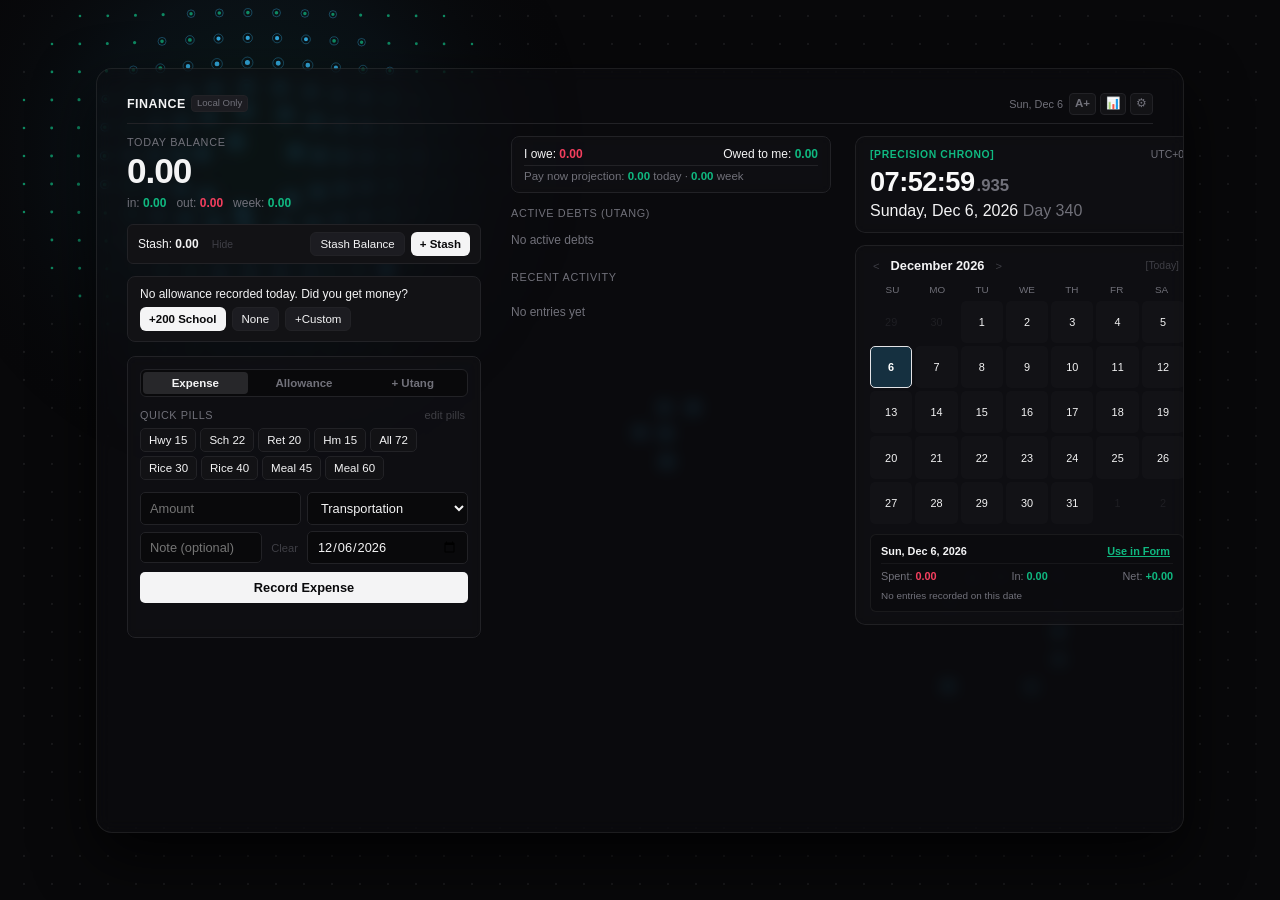
==== extension/popup.html @ 7d83bab1 "refactor: extract utang submission to form-utang.js Extract submitUtang and updateUtangAffectCashLab" ====
<!DOCTYPE html>
<html lang="en">
<head>
  <meta charset="UTF-8">
  <meta name="viewport" content="width=device-width, initial-scale=1.0, maximum-scale=1.0, user-scalable=no, viewport-fit=cover">
  <meta name="theme-color" content="#09090b">
  <title>Finance &amp; Utang</title>
  <link rel="icon" type="image/svg+xml" href="icons/icon.svg">
  <link rel="icon" type="image/png" sizes="32x32" href="icons/icon48.png">
  <link rel="icon" type="image/png" sizes="16x16" href="icons/icon16.png">
  <link rel="apple-touch-icon" sizes="128x128" href="icons/icon128.png">
  <link rel="manifest" href="manifest.webmanifest">
  <script>
    if (typeof window !== "undefined" && window.location.protocol !== "chrome-extension:" && window.location.protocol !== "moz-extension:") {
      document.documentElement.classList.add("web-mode");
    }
  </script>
  <link rel="stylesheet" href="styles/app.css?v=0.9.1">
</head>
<body>
  <!-- Fullscreen Interactive Circle Matrix Canvas -->
  <canvas id="bgCanvas"></canvas>

  <div class="app-container">
    <header>
      <div class="brand-row">
        <div class="brand">Finance</div>
        <button id="syncBadge" class="sync-badge mono" title="Sync Status">Local Only</button>
      </div>
      <div class="header-actions">
        <span id="dateLabel" class="mono">--</span>
        <button id="btnToggleFontSize" class="icon-btn" title="Toggle Larger Font Size" style="font-weight:600;">A+</button>
        <button id="btnAnalytics" class="icon-btn" title="Metrics &amp; Missed Days" onclick="openAnalyticsModal()">📊</button>
        <button id="btnOpenTab" class="icon-btn" title="Open in Full Tab">↗</button>
        <button id="btnSettings" class="icon-btn" title="Settings &amp; Google Account" onclick="openSettingsModal()">⚙</button>
      </div>
    </header>

  <div class="dashboard-layout">
    <div class="dashboard-col col-left">
      <!-- Hero Metrics -->
      <div class="hero">
        <div class="hero-label">Today Balance</div>
        <div id="heroBalance" class="hero-val mono">0.00</div>
        <div class="hero-sub mono">
          <span>in: <b id="subIn" style="color:var(--positive)">0.00</b></span>
          <span>out: <b id="subOut" style="color:var(--negative)">0.00</b></span>
          <span>week: <b id="subWeek">0.00</b></span>
        </div>
      </div>

      <!-- Stash Card (Hidden Reserves) -->
      <div class="stash-card">
        <div class="stash-row">
          <div style="display:flex; align-items:center; gap:8px;">
            <span class="mono" style="font-size:0.75rem;">Stash: <b id="stashTotalDisplay">0.00</b></span>
            <button type="button" id="btnToggleStashMask" class="feed-btn" title="Hide/reveal stash" style="padding:1px 5px; font-size:0.65rem;">Hide</button>
          </div>
          <div style="display:flex; gap:6px;">
            <button type="button" id="btnStashRemaining" class="btn-mini" title="Stash today's remaining balance">Stash Balance</button>
            <button type="button" id="btnOpenStashModal" class="btn-mini primary">+ Stash</button>
          </div>
        </div>
        <div id="stashQuickList" class="stash-quick-list" style="display:none;"></div>
      </div>

      <!-- Daily Prompt (if no allowance yet today) -->
      <div id="checkinBox" class="checkin">
        <div class="checkin-msg">No allowance recorded today. Did you get money?</div>
        <div class="checkin-row">
          <button id="btnCheckin200" class="btn-mini primary">+200 School</button>
          <button id="btnCheckinNone" class="btn-mini">None</button>
          <button id="btnCheckinCustom" class="btn-mini">+Custom</button>
        </div>
      </div>

      <!-- Entry Form -->
      <div class="form-wrap">
        <div class="mode-switch">
          <button id="btnExp" class="mode-btn active">Expense</button>
          <button id="btnAllow" class="mode-btn">Allowance</button>
          <button id="btnUtang" class="mode-btn">+ Utang</button>
        </div>

        <!-- Quick Pills with Tooltips -->
        <div class="pills-group">
          <div style="display:flex; justify-content:space-between; align-items:center;">
            <span style="font-size:0.68rem; color:var(--muted); text-transform:uppercase; letter-spacing:0.05em;">Quick Pills</span>
            <button id="btnManagePills" type="button" class="feed-btn">edit pills</button>
          </div>
          <div id="pillsContainer" class="pills-row"></div>
        </div>

        <!-- Expense / Allowance Form -->
        <form id="entryForm">
          <input type="hidden" id="fType" value="Expense">
          <div class="input-grid">
            <input type="number" id="fAmt" step="any" placeholder="Amount" class="mono" required>
            <select id="fCat">
              <option value="Transportation">Transportation</option>
              <option value="Food">Food</option>
              <option value="Allowance">Allowance</option>
              <option value="School">School</option>
              <option value="Personal">Personal</option>
              <option value="Other">Other</option>
            </select>
          </div>
          <div class="input-grid">
            <div style="display:flex; gap:6px; align-items:center;">
            <input type="text" id="fNote" placeholder="Note (optional)" style="flex:1;">
            <button type="button" id="clearFNote" class="feed-btn" title="Clear expense note" aria-label="Clear expense note">Clear</button>
          </div>
            <input type="date" id="fDate" class="mono" required>
          </div>
          <button type="submit" id="submitBtn" class="btn-submit">Record Expense</button>
        </form>

        <!-- Utang Form -->
        <form id="utangForm" style="display:none;">
          <div class="input-grid">
            <input type="text" id="uPerson" placeholder="Person name" required>
            <select id="uDirection">
              <option value="I Owe">I Owe Them (Utang ko)</option>
              <option value="Owed to Me">They Owe Me (Pautang)</option>
            </select>
          </div>
          <div class="input-grid">
            <input type="number" id="uAmt" step="any" placeholder="Amount" class="mono" required>
            <input type="date" id="uDate" class="mono" required>
          </div>
          <input type="text" id="uNote" placeholder="For what? (e.g. Fare, lunch)" style="margin-bottom:6px;">
          <label id="uAffectCashRow" style="display:flex; align-items:center; gap:6px; font-size:0.72rem; color:var(--muted); margin-bottom:8px; cursor:pointer; user-select:none;">
            <input type="checkbox" id="uAffectCash" style="accent-color:var(--text); cursor:pointer;">
            <span id="uAffectCashText">Add to cash balance (borrowed into wallet)</span>
          </label>
          <button type="submit" id="submitUtangBtn" class="btn-submit">Record Utang</button>
        </form>

        <div id="statusMsg" class="status-msg mono"></div>
      </div>
    </div>

    <div class="dashboard-col col-right">
      <!-- Utang Summary & Projection Hero -->
      <div class="utang-hero">
        <div class="utang-hero-row mono">
          <span>I owe: <b id="uIOwe" style="color:var(--negative)">0.00</b></span>
          <span>Owed to me: <b id="uOwedMe" style="color:var(--positive)">0.00</b></span>
        </div>
        <div class="utang-proj mono">
          Pay now projection: <b id="projPayNow">0.00</b> today &middot; <b id="projWeekPay">0.00</b> week
        </div>
      </div>

      <!-- Active Utang -->
      <div class="section-title"><span>Active Debts (Utang)</span></div>
      <div id="utangList" class="feed"><div style="font-size:0.75rem; color:var(--muted); padding:4px 0;">No active debts</div></div>

      <!-- Activity Feed -->
      <div class="section-title">
        <span>Recent Activity</span>
        <span id="activityCount" class="mono" style="font-size:0.68rem; color:var(--muted);"></span>
      </div>
      <div id="feedList" class="feed"><div style="font-size:0.75rem; color:var(--muted); padding:10px 0;">No entries yet</div></div>
    </div>

    <!-- Calendar & Millisecond Clock Column -->
    <div class="dashboard-col col-calendar">
      <!-- Telemetry Chronometer (Down to Milliseconds) -->
      <div class="chrono-card">
        <div class="chrono-top-bar">
          <span class="mono chrono-tag">[PRECISION CHRONO]</span>
          <span class="mono chrono-zone" id="chronoTz">LOCAL</span>
        </div>
        <div class="chrono-display mono">
          <span id="chronoTime" class="chrono-hms">00:00:00</span>
          <span id="chronoMs" class="chrono-ms">.000</span>
        </div>
        <div class="chrono-meta mono">
          <span id="chronoFullDate">Monday, Sep 14, 2026</span>
          <span id="chronoDayYear" style="color:var(--muted);">Day 257</span>
        </div>
      </div>

      <!-- Full Interactive Calendar -->
      <div class="calendar-card">
        <div class="cal-nav">
          <button type="button" id="calPrevBtn" class="feed-btn mono" title="Previous Month">&lt;</button>
          <span id="calMonthYear" class="mono cal-month-title">September 2026</span>
          <button type="button" id="calNextBtn" class="feed-btn mono" title="Next Month">&gt;</button>
          <button type="button" id="calTodayBtn" class="feed-btn mono" style="margin-left:auto; font-size:0.65rem; padding:1px 5px;">[Today]</button>
        </div>

        <div class="cal-weekdays mono">
          <span>Su</span><span>Mo</span><span>Tu</span><span>We</span><span>Th</span><span>Fr</span><span>Sa</span>
        </div>

        <div id="calDaysGrid" class="cal-days-grid mono">
          <!-- Dynamically populated day cells -->
        </div>

        <!-- Day Inspector Detail Bar -->
        <div id="calDayInspector" class="cal-inspector mono">
          <div class="cal-insp-header">
            <span id="calInspDate" style="color:var(--text); font-weight:700;">Sep 14, 2026</span>
            <button type="button" id="calUseDateBtn" class="feed-btn action" style="font-size:0.68rem;">Use in Form</button>
          </div>
          <div class="cal-insp-stats">
            <span>Spent: <b id="calInspSpent" style="color:var(--negative);">0.00</b></span>
            <span>In: <b id="calInspIn" style="color:var(--positive);">0.00</b></span>
            <span>Net: <b id="calInspNet">0.00</b></span>
          </div>
          <div id="calInspTxList" class="cal-insp-txs"></div>
        </div>
      </div>
    </div>
  </div>
  </div> <!-- /.app-container -->

  <!-- Edit Transaction Modal -->
  <div id="editModal" class="modal">
    <div class="modal-box">
      <div class="modal-title">
        <span>Edit Entry</span>
        <button type="button" id="eCloseBtn" class="feed-btn">×</button>
      </div>
      <form id="editForm">
        <input type="hidden" id="eId">
        <div class="input-grid">
          <input type="number" id="eAmt" step="any" class="mono" placeholder="Amount" required>
          <select id="eType">
            <option value="Expense">Expense</option>
            <option value="Allowance">Allowance</option>
          </select>
        </div>
        <div class="input-grid">
          <select id="eCat">
            <option value="Transportation">Transportation</option>
            <option value="Food">Food</option>
            <option value="Allowance">Allowance</option>
            <option value="School">School</option>
            <option value="Personal">Personal</option>
            <option value="Other">Other</option>
          </select>
          <input type="date" id="eDate" class="mono" required>
        </div>
        <input type="text" id="eNote" placeholder="Note (optional)" style="margin-bottom:8px;">
        <div style="display:flex; gap:6px;">
          <button type="button" id="eCancelBtn" class="btn-mini" style="flex:1;">Cancel</button>
          <button type="submit" class="btn-mini primary" style="flex:1;">Save</button>
        </div>
      </form>
    </div>
  </div>

  <!-- Settle Partial / Full Modal -->
  <div id="settleModal" class="modal">
    <div class="modal-box">
      <div class="modal-title">
        <span id="sTitle">Record Payment</span>
        <button type="button" id="sCloseBtn" class="feed-btn">×</button>
      </div>
      <div style="font-size:0.72rem; color:var(--muted); margin-bottom:10px;" id="sMeta"></div>
      <form id="settleForm">
        <input type="hidden" id="sId">
        <div style="display:flex; gap:6px; margin-bottom:8px;">
          <input type="number" id="sAmt" step="any" class="mono" placeholder="Amount" style="flex:1;" required>
          <button type="button" id="sFullBtn" class="btn-mini">Full</button>
        </div>
        <div style="font-size:0.68rem; color:var(--muted); margin-bottom:8px;" id="sImpact"></div>
        <label id="sAffectCashRow" style="display:flex; align-items:center; gap:6px; font-size:0.72rem; color:var(--muted); margin-bottom:12px; cursor:pointer; user-select:none;">
          <input type="checkbox" id="sAffectCash" checked style="accent-color:var(--text); cursor:pointer;">
          <span id="sAffectCashText">Record cash transaction</span>
        </label>
        <div style="display:flex; gap:6px;">
          <button type="button" id="sCancelBtn" class="btn-mini" style="flex:1;">Cancel</button>
          <button type="submit" id="sSubmitBtn" class="btn-mini primary" style="flex:1;">Confirm</button>
        </div>
      </form>
    </div>
  </div>

  <!-- Manage Pills Modal -->
  <div id="pillsModal" class="modal">
    <div class="modal-box">
      <div class="modal-title">
        <span>Manage Quick Pills</span>
        <button type="button" id="pCloseBtn" class="feed-btn">×</button>
      </div>
      <form id="presetForm" style="margin-bottom:12px; border-bottom:1px solid var(--border); padding-bottom:10px;">
        <input type="hidden" id="pId">
        <div class="input-grid">
          <input type="text" id="pLabel" placeholder="Pill Label (e.g. Hwy 15)" required>
          <input type="number" id="pAmt" step="any" placeholder="Amount" class="mono" required>
        </div>
        <div class="input-grid">
          <select id="pCat">
            <option value="Transportation">Transportation</option>
            <option value="Food">Food</option>
            <option value="Allowance">Allowance</option>
            <option value="School">School</option>
            <option value="Personal">Personal</option>
            <option value="Other">Other</option>
          </select>
          <select id="pType">
            <option value="Expense">Expense</option>
            <option value="Allowance">Allowance</option>
          </select>
        </div>
        <input type="text" id="pNote" placeholder="Hover explanation (e.g. Tricycle fare)" style="margin-bottom:6px;">
        <button type="submit" id="pSubmitBtn" class="btn-submit" style="padding:6px;">Save Pill</button>
      </form>
      <div class="pill-tabs">
        <button type="button" class="pill-tab-btn active" data-pill-filter="all">All</button>
        <button type="button" class="pill-tab-btn" data-pill-filter="Expense">Expense</button>
        <button type="button" class="pill-tab-btn" data-pill-filter="Allowance">Allowance</button>
      </div>
      <div id="pillsList" class="feed" style="margin-bottom:0;"></div>
    </div>
  </div>

  <!-- Stash Modal -->
  <div id="stashModal" class="modal">
    <div class="modal-box">
      <div class="modal-title">
        <span>Stash Vault (Hidden Reserves)</span>
        <button type="button" id="stashCloseBtn" class="feed-btn">×</button>
      </div>
      <div style="font-size:0.7rem; color:var(--muted); margin-bottom:10px; line-height:1.4;">
        Stashing removes money from your active daily balance so you don't spend it. When needed, click <b>Add to Finance</b> to return it to today's spendable cash.
      </div>
      <form id="stashForm" style="margin-bottom:12px; border-bottom:1px solid var(--border); padding-bottom:10px;">
        <div class="input-grid">
          <input type="number" id="stashAmt" step="any" placeholder="Amount to stash" class="mono" required>
          <input type="date" id="stashDate" class="mono" required>
        </div>
        <input type="text" id="stashNote" placeholder="For what? (e.g. Weekend reserve, Savings, Emergency)" style="margin-bottom:6px;">
        <div style="display:flex; gap:6px;">
          <button type="button" id="stashCancelBtn" class="btn-mini" style="flex:1;">Cancel</button>
          <button type="submit" id="btnSubmitStash" class="btn-mini primary" style="flex:1;">Save to Stash</button>
        </div>
      </form>
      <div class="section-title"><span>Active Stashes</span></div>
      <div id="stashModalList" class="feed" style="margin-bottom:0; max-height:160px; overflow-y:auto;">
        <div style="font-size:0.75rem; color:var(--muted); padding:4px 0;">No active stashes</div>
      </div>
    </div>
  </div>

  <!-- Grafana-Style Analytics & Metrics Modal -->
  <div id="analyticsModal" class="modal">
    <div class="modal-box grafana-modal" id="grafanaModalBox">
      <div class="modal-title">
        <div style="display:flex; align-items:center; gap:6px;">
          <span class="mono" style="color:var(--positive); font-weight:700;">[METRICS]</span>
          <span>Financial Telemetry &amp; Streak</span>
        </div>
        <div style="display:flex; align-items:center; gap:6px;">
          <button type="button" id="analyticsCloseBtn" class="feed-btn" title="Close (Esc)" style="font-size:1.1rem; padding:0 6px; cursor:pointer;">×</button>
        </div>
      </div>

      <!-- Streak & Summary Banner -->
      <div class="grafana-streak-panel">
        <div class="streak-hero">
          <div class="streak-val mono" id="statStreakCount" style="color:var(--positive)">0d</div>
          <div class="streak-label">Active Streak</div>
        </div>
        <div class="streak-hero">
          <div class="streak-val mono" id="statMissedDaysCount" style="color:var(--negative)">0</div>
          <div class="streak-label">Missed (14d)</div>
        </div>
        <div class="streak-hero">
          <div class="streak-val mono" id="statAvgDailySpend">0.00</div>
          <div class="streak-label">Avg Daily Spend</div>
        </div>
        <div class="streak-hero">
          <div class="streak-val mono" id="statNet14d">0.00</div>
          <div class="streak-label">Net Cash (14d)</div>
        </div>
      </div>

      <!-- Secondary Telemetry Meta Bar -->
      <div class="grafana-meta-bar mono">
        <div><span>Savings Rate:</span> <b id="statSavingsRate" style="color:var(--positive)">0%</b></div>
        <div><span>Projected Runway:</span> <b id="statRunwayDays">--</b></div>
        <div><span>Debt Exposure:</span> <b id="statDebtExposure">0%</b></div>
      </div>

      <!-- Main Telemetry Body (Single Column on Mobile, 2-Column on Desktop) -->
      <div class="grafana-body-grid">
        <!-- Left Column: Interactive Graph & Streak Heatmap -->
        <div class="grafana-body-col">
          <!-- Interactive Financial Canvas Graph -->
          <div class="grafana-panel" style="margin-bottom:10px;">
            <div class="panel-header">
              <span>CUMULATIVE BALANCE &amp; RUNWAY</span>
              <span id="canvasCurPoint" class="mono" style="font-size:0.65rem; color:var(--positive);">interactive</span>
            </div>
            <div style="position:relative; width:100%; height:160px; background:#070709; border:1px solid #1f1f23; border-radius:6px; overflow:hidden;">
              <canvas id="telemetryCanvas" style="width:100%; height:100%; display:block; cursor:crosshair;"></canvas>
              <div id="canvasHudTooltip" style="display:none; position:absolute; pointer-events:none; background:rgba(18,18,21,0.95); border:1px solid #3f3f46; border-radius:4px; padding:4px 8px; font-size:0.68rem; font-family:monospace; color:#f4f4f5; box-shadow:0 6px 18px rgba(0,0,0,0.6); z-index:10; white-space:nowrap;"></div>
            </div>
          </div>

          <!-- Missed Days Heatmap Grid -->
          <div class="grafana-panel">
            <div class="panel-header">
              <span>LOGGING INTEGRITY &amp; MISSED DAYS (LAST 14 DAYS)</span>
              <span id="streakStatusPill" class="mono" style="font-size:0.65rem; color:var(--positive);">100% active</span>
            </div>
            <div id="missedDaysGrid" class="days-grid"></div>
            <div id="missedDaysAlert" style="font-size:0.68rem; color:var(--muted); line-height:1.3; margin-top:4px;"></div>
          </div>
        </div>

        <!-- Right Column: Cash Flow, Category Breakdown & Audit Trail -->
        <div class="grafana-body-col">
          <!-- Cash Flow Trend Chart -->
          <div class="grafana-panel">
            <div class="panel-header">
              <span>DAILY CASH FLOW (LAST 7 DAYS)</span>
              <div style="display:flex; gap:8px; font-size:0.65rem;">
                <span style="color:var(--positive)">■ In</span>
                <span style="color:var(--negative)">■ Out</span>
              </div>
            </div>
            <div id="cashFlowChart" style="margin-top:4px;"></div>
          </div>

          <!-- Category Telemetry Breakdown -->
          <div class="grafana-panel">
            <div class="panel-header">
              <span>EXPENSE SPENDING DISTRIBUTION</span>
              <div style="display:flex; align-items:center; gap:6px;">
                <div style="display:flex; gap:2px;">
                  <button type="button" id="btnCat14d" class="cat-tab-btn active">14d</button>
                  <button type="button" id="btnCatAll" class="cat-tab-btn">All</button>
                </div>
                <span id="catTotalLabel" class="mono" style="font-size:0.65rem; color:var(--negative);"></span>
              </div>
            </div>
            <div id="categoryBreakdownList" class="cat-breakdown-list"></div>
          </div>

          <!-- Audit Trail & Edit Logs -->
          <div class="grafana-panel" style="margin-bottom:0;">
            <div class="panel-header">
              <span>AUDIT TRAIL &amp; EDIT LOGS</span>
              <span id="auditCountLabel" class="mono" style="font-size:0.65rem; color:var(--muted);">0 events</span>
            </div>
            <div id="auditLogList" class="audit-list"></div>
          </div>
        </div>
      </div>
    </div>
  </div>

  <!-- Settings & Google Sync Modal -->
  <div id="settingsModal" class="modal">
    <div class="modal-box">
      <div class="modal-title">
        <span>Storage &amp; Google Sync</span>
        <button type="button" id="cfgCloseBtn" class="feed-btn" onclick="closeSettingsModal()">×</button>
      </div>

      <!-- Google Account Status Card -->
      <div style="background:#09090b; border:1px solid var(--border); border-radius:6px; padding:10px; margin-bottom:12px;">
        <div style="font-size:0.72rem; color:var(--muted); margin-bottom:4px;">Google Account</div>
        <div id="googleUserDisplay" style="font-size:0.8rem; font-weight:600; margin-bottom:8px;">Not connected (Offline Store)</div>
        <div style="display:flex; gap:6px;">
          <button type="button" id="btnGoogleLogin" class="btn-mini primary" style="flex:1;">Connect Google</button>
          <button type="button" id="btnGoogleLogout" class="btn-mini" style="display:none;">Sign Out</button>
        </div>
      </div>

      <!-- Sync Queue & Actions -->
      <div style="display:flex; justify-content:space-between; align-items:center; margin-bottom:12px; padding:0 2px;">
        <span id="queueCountLabel" class="mono" style="font-size:0.7rem; color:var(--muted);">Pending sync: 0</span>
        <div style="display:flex; gap:6px;">
          <button type="button" id="btnPullCloud" class="btn-mini">Pull from Cloud</button>
          <button type="button" id="btnManualSync" class="btn-mini">Sync Now</button>
        </div>
      </div>

      <!-- Financial Rollover Option -->
      <div style="background:#09090b; border:1px solid var(--border); border-radius:6px; padding:8px 10px; margin-bottom:8px; display:flex; align-items:center; justify-content:space-between;">
        <div>
          <div style="font-size:0.75rem; font-weight:600;">Daily Balance Rollover</div>
          <div style="font-size:0.68rem; color:var(--muted);">Carry over unspent balance from yesterday into today</div>
        </div>
        <input type="checkbox" id="cfgRollover" style="cursor:pointer; width:16px; height:16px;">
      </div>

      <!-- Performance & Animation Option -->
      <div style="background:#09090b; border:1px solid var(--border); border-radius:6px; padding:8px 10px; margin-bottom:12px; display:flex; align-items:center; justify-content:space-between;">
        <div>
          <div style="font-size:0.75rem; font-weight:600;">Pause Live Conway Animation</div>
          <div style="font-size:0.68rem; color:var(--muted);">Pause or resume the Conway Game of Life background animation</div>
        </div>
        <input type="checkbox" id="cfgDisableAnimation" style="cursor:pointer; width:16px; height:16px;">
      </div>

      <form id="settingsForm">
        <label style="font-size:0.7rem; color:var(--muted); margin-bottom:2px; display:block;">Extension Redirect URI (Add this to Google Cloud Console)</label>
        <div style="display:flex; gap:6px; margin-bottom:8px;">
          <input type="text" id="cfgRedirectUri" readonly style="font-size:0.68rem; flex:1; background:#18181b; color:#a1a1aa; padding:4px 6px;">
          <button type="button" id="btnCopyRedirectUri" class="btn-mini">Copy</button>
        </div>

        <label style="font-size:0.7rem; color:var(--muted); margin-bottom:2px; display:block;">OAuth 2.0 Client ID (Paste from Google Cloud)</label>
        <input type="text" id="cfgClientId" placeholder="Google Cloud OAuth Client ID" style="margin-bottom:8px;">

        <label style="font-size:0.7rem; color:var(--muted); margin-bottom:2px; display:block;">Google Sheet Link or ID (Optional)</label>
        <input type="text" id="cfgSheet" placeholder="Leave empty to auto-create sheet in Drive" style="margin-bottom:4px;">
        <div style="font-size:0.68rem; color:var(--muted); margin-bottom:12px; line-height:1.3;">
          If left empty, a sheet named "Personal Finance Ledger" is automatically created in your Google Drive on first sync.
        </div>

        <div style="display:flex; gap:6px; margin-bottom:10px;">
          <button type="button" id="cfgCancelBtn" class="btn-mini" style="flex:1;" onclick="closeSettingsModal()">Close</button>
          <button type="submit" class="btn-mini primary" style="flex:1;">Save Settings</button>
        </div>
      </form>

      <!-- System Self-Test & Diagnostic Check -->
      <div style="background:#09090b; border:1px solid var(--border); border-radius:6px; padding:10px; margin-bottom:10px;">
        <div style="display:flex; justify-content:space-between; align-items:center;">
          <div>
            <div style="font-size:0.75rem; font-weight:600;">System Self-Test</div>
            <div style="font-size:0.68rem; color:var(--muted);">Verify math, decimals, vault, debts &amp; sync</div>
          </div>
          <button type="button" id="btnRunDiagnostics" class="btn-mini">Run Test</button>
        </div>
        <div id="diagnosticsOutput" class="mono" style="display:none; font-size:0.66rem; background:#141417; border:1px solid var(--border); border-radius:4px; padding:8px; margin-top:8px; line-height:1.4; max-height:130px; overflow-y:auto;"></div>
      </div>

      <!-- Fresh Account Reset Card -->
      <div style="background:#140c0e; border:1px solid rgba(244,63,94,0.3); border-radius:6px; padding:10px; margin-bottom:12px;">
        <div style="display:flex; justify-content:space-between; align-items:center;">
          <div>
            <div style="font-size:0.75rem; font-weight:600; color:var(--negative);">Clear All Data (Fresh Account)</div>
            <div style="font-size:0.68rem; color:var(--muted);">Wipe all entries, debts, stashes &amp; reset streak</div>
          </div>
          <button type="button" id="btnClearAllData" class="btn-mini" style="background:#271217; border-color:rgba(244,63,94,0.4); color:var(--negative); font-weight:600;">Clear All</button>
        </div>
      </div>

      <div style="border-top:1px solid var(--border); padding-top:8px; display:flex; justify-content:space-between;">
        <button type="button" id="btnExportData" class="feed-btn">Export Local Backup (JSON)</button>
        <button type="button" id="btnClearData" class="feed-btn del">Reset Local Data</button>
      </div>
    </div>
  <!-- Close Window Confirm Dialog (Esc when not in metrics) -->
  <div id="closeConfirmModal" class="modal" style="display:none; z-index:999; background:rgba(8,8,10,0.55); backdrop-filter:blur(6px); -webkit-backdrop-filter:blur(6px);">
    <div class="modal-box" id="closeConfirmBox" style="max-width:340px; text-align:center; padding:18px 20px; background:rgba(18,18,22,0.92); border:1px solid rgba(255,255,255,0.12); border-radius:12px; box-shadow:0 16px 40px rgba(0,0,0,0.8);">
      <div style="font-size:0.85rem; font-weight:700; margin-bottom:6px; color:var(--text);">Close Window?</div>
      <div style="font-size:0.72rem; color:var(--muted); margin-bottom:14px; line-height:1.4;">
        Press <span class="mono" style="color:var(--text); background:#27272a; padding:1px 5px; border-radius:3px;">Esc</span> again to close this window, or click anywhere to dismiss.
      </div>
      <div style="display:flex; gap:8px;">
        <button type="button" id="btnCancelCloseWindow" class="btn-mini" style="flex:1; padding:6px 0;">Cancel</button>
        <button type="button" id="btnConfirmCloseWindow" class="btn-mini primary" style="flex:1; padding:6px 0; background:var(--negative); color:#fff;">Close Window</button>
      </div>
    </div>
  </div>

  <script src="shared/domain.js?v=0.9.1"></script>
  <script src="shared/application.js?v=0.9.1"></script>
  <script src="client/helpers.js?v=0.9.1"></script>
  <script src="client/state.js?v=0.9.1"></script>
  <script src="client/status.js?v=0.9.1"></script>
  <script src="client/canvas-orbs.js?v=0.9.1"></script>
  <script src="client/canvas-background.js?v=0.9.1"></script>
  <script src="client/analytics.js?v=0.9.1"></script>
  <script src="client/calendar.js?v=0.9.1"></script>
  <script src="client/transactions.js?v=0.9.1"></script>
  <script src="client/debts.js?v=0.9.1"></script>
  <script src="client/stashes.js?v=0.9.1"></script>
  <script src="client/presets.js?v=0.9.1"></script>
  <script src="client/sync.js?v=0.9.1"></script>
  <script src="client/event-listeners.js?v=0.9.1"></script>
  <script src="client/form-utang.js?v=0.9.1"></script>
  <script src="client/ui-render.js?v=0.9.1"></script>
  <script src="client/edit-modal.js?v=0.9.1"></script>
  <script src="client/audit.js?v=0.9.1"></script>
  <script src="client/bootstrap.js?v=0.9.1"></script>
  <script src="google_sync.js?v=0.9.1"></script>
  <script src="popup.js?v=0.9.1"></script>
  <script>
    if ("serviceWorker" in navigator && (window.location.protocol === "https:" || window.location.hostname === "localhost")) {
      window.addEventListener("load", () => {
        navigator.serviceWorker.register("./sw.js").catch(err => console.warn("SW register notice:", err));
      });
    }
  </script>
</body>
</html>
---- extension/styles/app.css ----
:root {
      --bg: #09090b;
      --surface: #121215;
      --border: #222226;
      --text: #f4f4f5;
      --muted: #71717a;
      --faint: #3f3f46;
      --positive: #10b981;
      --negative: #f43f5e;
      --accent: #e4e4e7;
    }
    * { box-sizing: border-box; margin: 0; padding: 0; font-family: -apple-system, BlinkMacSystemFont, "Segoe UI", Roboto, "Inter", sans-serif; -webkit-font-smoothing: antialiased; }
    
    /* Sleek scrollbar */
    ::-webkit-scrollbar { width: 6px; height: 6px; }
    ::-webkit-scrollbar-track { background: transparent; }
    ::-webkit-scrollbar-thumb { background: #27272a; border-radius: 3px; }
    ::-webkit-scrollbar-thumb:hover { background: #3f3f46; }

    html { width: 380px; box-sizing: border-box; margin: 0; padding: 0; background: #08080a; }
    body { background: transparent; color: var(--text); padding: 14px; width: 380px; min-width: 380px; max-width: 380px; box-sizing: border-box; max-height: 590px; overflow-x: hidden; overflow-y: auto; margin: 0; position: relative; }

    /* Web & Mobile Standalone Mode (GitHub Pages, Phone, Browser Tab) */
    html.web-mode, body.web-mode {
      width: 100% !important;
      min-width: 0 !important;
      max-width: 100% !important;
      height: auto !important;
      min-height: 100vh !important;
      max-height: none !important;
      overflow-x: hidden !important;
      overflow-y: auto !important;
    }
    body.web-mode {
      display: flex !important;
      flex-direction: column !important;
      align-items: center !important;
      padding: 14px 12px 36px 12px !important;
      background: #08080a !important;
    }
    body.web-mode .app-container {
      width: 100% !important;
      max-width: 440px !important;
      margin: 0 auto !important;
      flex: 1 !important;
    }
    body.web-mode #btnOpenTab {
      display: none !important;
    }
    
    /* Dynamic Background Canvas */
    #bgCanvas {
      position: fixed;
      top: 0;
      left: 0;
      width: 100vw;
      height: 100vh;
      pointer-events: none;
      z-index: 0;
    }

    /* Large Font Accessibility Mode */
    html.font-large {
      font-size: 114%;
    }
    html.font-large body {
      font-size: 1.05em;
    }
    html.font-large .mono {
      letter-spacing: 0.02em;
    }
    html.font-large input,
    html.font-large select,
    html.font-large textarea {
      font-size: 0.88rem;
    }
    html.font-large .hero-val {
      font-size: 2.35rem;
    }
    html.font-large .hero-sub {
      font-size: 0.78rem;
    }
    html.font-large .pill-btn {
      font-size: 0.75rem;
      padding: 5px 9px;
    }
    html.font-large .feed-item {
      font-size: 0.76rem;
    }
    html.font-large .icon-btn {
      font-size: 0.72rem;
      height: 22px;
      min-width: 22px;
    }
    html.font-large .sync-badge {
      font-size: 0.60rem;
    }

    /* App Container */
    .app-container {
      width: 100%;
      position: relative;
      z-index: 1;
    }

    /* Dashboard Layout Containers */
    .dashboard-layout { display: flex; flex-direction: column; width: 100%; }
    .dashboard-col { display: flex; flex-direction: column; width: 100%; }

    /* Centered View for intermediate sizes (500px - 839px) */
    @media (min-width: 500px) and (max-width: 839px) {
      html { width: 100% !important; min-width: 100% !important; max-width: none !important; height: 100%; min-height: 100%; background: #08080a; }
      body { width: 100% !important; min-width: 0 !important; max-width: none !important; min-height: 100vh; margin: 0 !important; padding: 0 !important; background: transparent; border: none; box-shadow: none; max-height: none; overflow-x: hidden; overflow-y: auto; }
      .app-container {
        width: calc(100% - 32px);
        min-width: 360px;
        max-width: 520px;
        margin: 24px auto;
        padding: 16px 20px;
        background: rgba(12, 12, 16, 0.50);
        backdrop-filter: blur(8px);
        -webkit-backdrop-filter: blur(8px);
        border: 1px solid rgba(255, 255, 255, 0.08);
        border-radius: 12px;
        box-shadow: 0 12px 36px rgba(0,0,0,0.6);
        box-sizing: border-box;
      }
    }

    /* Desktop Full Tab Dashboard (>= 840px) */
    @media (min-width: 840px) {
      html { width: 100% !important; min-width: 100% !important; max-width: none !important; height: 100%; min-height: 100%; background: #08080a; }
      body {
        width: 100% !important;
        min-width: 0 !important;
        max-width: none !important;
        height: 100vh !important;
        min-height: 100vh !important;
        max-height: 100vh !important;
        margin: 0 !important;
        padding: 0 !important;
        background: transparent;
        border: none;
        box-shadow: none;
        overflow: hidden;
        display: flex;
        align-items: center;
        justify-content: center;
        box-sizing: border-box;
      }
      .app-container {
        width: 85vw !important;
        max-width: 85vw !important;
        min-width: 85vw !important;
        height: 85vh !important;
        min-height: 85vh !important;
        max-height: 85vh !important;
        margin: auto !important;
        padding: 24px 30px;
        background: rgba(12, 12, 16, 0.50);
        backdrop-filter: blur(8px);
        -webkit-backdrop-filter: blur(8px);
        border: 1px solid rgba(255, 255, 255, 0.08);
        border-radius: 16px;
        box-shadow: 0 24px 60px rgba(0,0,0,0.75);
        box-sizing: border-box;
        display: flex;
        flex-direction: column;
        overflow: hidden;
      }
      #btnOpenTab { display: none; }
      header { margin-bottom: 16px; padding-bottom: 12px; flex-shrink: 0; }
      .brand { font-size: 0.95rem; }
      .dashboard-layout {
        display: grid;
        grid-template-columns: 360px minmax(320px, 1fr) 350px;
        gap: 24px;
        align-items: stretch;
        width: 100%;
        flex: 1;
        min-height: 0;
      }
      .col-left {
        min-width: 0;
        overflow-y: auto;
        padding-right: 6px;
        display: flex;
        flex-direction: column;
      }
      .col-right {
        min-width: 0;
        display: flex;
        flex-direction: column;
        min-height: 0;
      }
      .col-calendar {
        min-width: 0;
        overflow-y: auto;
        padding-right: 6px;
        display: flex;
        flex-direction: column;
      }
      #feedList {
        flex: 1;
        min-height: 180px;
        max-height: none;
        overflow-y: auto;
        padding-right: 4px;
      }
      #utangList {
        max-height: 180px;
        overflow-y: auto;
        padding-right: 4px;
      }
    }
    @media (min-width: 840px) and (max-width: 1140px) {
      .dashboard-layout {
        grid-template-columns: 340px minmax(0, 1fr) !important;
        gap: 18px !important;
      }
      .col-calendar {
        grid-column: 1 / -1;
      }
    }
    header {
      display: flex !important;
      justify-content: space-between !important;
      align-items: center !important;
      flex-wrap: nowrap !important;
      gap: 6px !important;
      margin-bottom: 12px;
      padding-bottom: 8px;
      border-bottom: 1px solid var(--border);
      width: 100%;
      box-sizing: border-box;
    }
    .brand-row {
      display: flex;
      align-items: center;
      gap: 5px;
      flex-shrink: 0;
      white-space: nowrap;
    }
    .brand {
      font-size: 0.78rem;
      font-weight: 700;
      letter-spacing: 0.04em;
      text-transform: uppercase;
      color: var(--text);
    }
    .sync-badge {
      font-size: 0.60rem;
      padding: 1px 5px;
      border-radius: 4px;
      background: #1c1c21;
      border: 1px solid var(--border);
      color: var(--muted);
      cursor: pointer;
      text-decoration: none;
      white-space: nowrap;
      line-height: 1.3;
    }
    .sync-badge.synced { color: var(--positive); border-color: rgba(16, 185, 129, 0.2); }
    .sync-badge.pending { color: #f59e0b; border-color: rgba(245, 158, 11, 0.2); }
    .sync-badge.syncing { color: var(--accent); }

    .header-actions {
      display: flex;
      align-items: center;
      gap: 4px;
      flex-wrap: nowrap !important;
      flex-shrink: 0;
    }
    .header-actions #dateLabel {
      font-size: 0.68rem;
      color: var(--muted);
      white-space: nowrap;
      margin-right: 2px;
    }
    .icon-btn {
      background: rgba(28, 28, 33, 0.5);
      border: 1px solid var(--border);
      border-radius: 4px;
      color: var(--muted);
      cursor: pointer;
      padding: 0 5px;
      height: 22px;
      min-width: 22px;
      font-size: 0.72rem;
      line-height: 1;
      display: inline-flex;
      align-items: center;
      justify-content: center;
      flex-shrink: 0;
      user-select: none;
    }
    .icon-btn:hover { color: var(--text); border-color: #3f3f46; background: #27272a; }

    @media (max-width: 480px) {
      header {
        gap: 4px !important;
        padding-bottom: 6px !important;
      }
      .brand {
        font-size: 0.74rem !important;
      }
      .sync-badge {
        font-size: 0.56rem !important;
        padding: 1px 4px !important;
      }
      .header-actions {
        gap: 3px !important;
      }
      .header-actions #dateLabel {
        font-size: 0.63rem !important;
      }
      .icon-btn {
        height: 20px !important;
        min-width: 20px !important;
        padding: 0 3px !important;
        font-size: 0.68rem !important;
      }
      .input-grid {
        grid-template-columns: 1fr !important;
      }
    }

    .hero { margin-bottom: 14px; }
    .hero-label { font-size: 0.68rem; text-transform: uppercase; letter-spacing: 0.06em; color: var(--muted); margin-bottom: 4px; }
    .hero-val { font-size: 2.2rem; font-weight: 700; letter-spacing: -0.03em; line-height: 1.1; margin-bottom: 6px; }
    .hero-sub { font-size: 0.75rem; color: var(--muted); display: flex; gap: 10px; flex-wrap: wrap; }
    .hero-sub span b { font-weight: 600; }

    .utang-hero { background: rgba(18, 18, 23, 0.50); border: 1px solid var(--border); border-radius: 8px; padding: 10px 12px; margin-bottom: 14px; font-size: 0.75rem; backdrop-filter: blur(6px); -webkit-backdrop-filter: blur(6px); }
    .utang-hero-row { display: flex; justify-content: space-between; align-items: center; flex-wrap: wrap; gap: 4px; margin-bottom: 4px; }
    .utang-proj { font-size: 0.72rem; color: var(--muted); border-top: 1px solid var(--border); padding-top: 4px; margin-top: 4px; }
    .utang-proj b { color: var(--text); }

    .checkin { background: var(--surface); border: 1px solid var(--border); border-radius: 8px; padding: 10px 12px; margin-bottom: 14px; display: none; }
    .checkin-msg { font-size: 0.75rem; color: var(--text); margin-bottom: 6px; }
    .checkin-row { display: flex; gap: 6px; flex-wrap: wrap; }
    .btn-mini { background: #1c1c21; border: 1px solid var(--border); color: var(--text); padding: 5px 9px; border-radius: 6px; font-size: 0.72rem; cursor: pointer; font-weight: 500; }
    .btn-mini:hover { background: #27272a; }
    .btn-mini.primary { background: var(--text); color: var(--bg); border: none; font-weight: 600; }

    .section-title { font-size: 0.68rem; text-transform: uppercase; letter-spacing: 0.06em; color: var(--muted); margin-bottom: 8px; display: flex; justify-content: space-between; align-items: center; }

    .pills-group { display: flex; flex-direction: column; gap: 5px; margin-bottom: 12px; }
    .pills-row { display: flex; gap: 4px; flex-wrap: wrap; max-width: 100%; }
    .pill { background: var(--surface); border: 1px solid var(--border); color: var(--text); padding: 5px 8px; border-radius: 5px; font-size: 0.72rem; cursor: pointer; max-width: 100%; overflow: hidden; text-overflow: ellipsis; white-space: nowrap; }
    .pill:hover { border-color: var(--faint); }
    .pill:active { background: #27272a; }

    .form-wrap { background: rgba(18, 18, 23, 0.50); border: 1px solid var(--border); border-radius: 8px; padding: 12px; margin-bottom: 18px; backdrop-filter: blur(6px); -webkit-backdrop-filter: blur(6px); }
    .mode-switch { display: flex; gap: 4px; background: #09090b; padding: 2px; border-radius: 6px; margin-bottom: 10px; border: 1px solid var(--border); }
    .mode-btn { flex: 1; border: none; background: none; color: var(--muted); font-size: 0.72rem; font-weight: 600; padding: 5px 0; border-radius: 4px; cursor: pointer; text-align: center; }
    .mode-btn.active { background: #27272a; color: var(--text); }

    .input-grid { display: grid; grid-template-columns: repeat(auto-fit, minmax(130px, 1fr)); gap: 6px; margin-bottom: 6px; }
    input, select { width: 100%; min-width: 0; background: #09090b; border: 1px solid var(--border); color: var(--text); padding: 7px 9px; border-radius: 5px; font-size: 0.8rem; box-sizing: border-box; }
    input:focus, select:focus { outline: none; border-color: var(--muted); }
    .btn-submit { width: 100%; background: var(--text); color: var(--bg); border: none; padding: 8px; border-radius: 5px; font-weight: 600; font-size: 0.8rem; cursor: pointer; margin-top: 2px; }
    .btn-submit:hover { opacity: 0.9; }

    .status-msg { font-size: 0.72rem; margin-top: 4px; text-align: center; min-height: 18px; line-height: 18px; padding: 2px 4px; visibility: hidden; display: block; }
    .status-msg.error { color: var(--negative); visibility: visible; }
    .status-msg.success { color: var(--positive); visibility: visible; }

    .feed { display: flex; flex-direction: column; margin-bottom: 18px; }
    .feed-item { display: flex; justify-content: space-between; align-items: center; padding: 7px 0; border-bottom: 1px solid #18181b; font-size: 0.78rem; gap: 6px; }
    .feed-item:last-child { border-bottom: none; }
    .feed-left { display: flex; flex-direction: column; gap: 2px; min-width: 0; flex: 1; overflow: hidden; }
    .feed-cat { font-weight: 500; color: var(--text); overflow: hidden; text-overflow: ellipsis; white-space: nowrap; }
    .feed-meta { font-size: 0.68rem; color: var(--muted); }
    .feed-right { text-align: right; display: flex; align-items: center; gap: 8px; flex-shrink: 0; }
    .feed-amt { font-weight: 600; font-size: 0.82rem; }
    .feed-amt.pos { color: var(--positive); }
    .feed-amt.neg { color: var(--negative); }
    .feed-btn { background: none; border: none; color: var(--faint); font-size: 0.7rem; cursor: pointer; padding: 2px 3px; }
    .feed-btn:hover { color: var(--text); }
    .feed-btn.del:hover { color: var(--negative); }
    .feed-btn.action { color: var(--positive); text-decoration: underline; font-weight: 600; }

    /* Modal */
    .modal { display: none; position: fixed; inset: 0; background: rgba(0,0,0,0.85); z-index: 100; align-items: center; justify-content: center; padding: 14px; }
    .modal-box { background: var(--surface); border: 1px solid var(--border); border-radius: 8px; width: 100%; max-width: 340px; padding: 14px; max-height: 90vh; overflow-y: auto; }
    .modal-title { font-size: 0.8rem; font-weight: 600; margin-bottom: 10px; color: var(--text); display: flex; justify-content: space-between; align-items: center; }

    /* Stash Card */
    .stash-card { background: var(--surface); border: 1px solid var(--border); border-radius: 6px; padding: 7px 10px; margin-bottom: 12px; }
    .stash-row { display: flex; justify-content: space-between; align-items: center; }
    .stash-quick-list { margin-top: 6px; border-top: 1px solid var(--border); padding-top: 6px; display: flex; flex-direction: column; gap: 4px; }
    .stash-item { display: flex; justify-content: space-between; align-items: center; font-size: 0.72rem; background: #09090b; padding: 4px 8px; border: 1px solid var(--border); border-radius: 4px; }

    /* Empty Pills Hint */
    .empty-pills-hint { font-size: 0.72rem; color: var(--muted); border: 1px dashed var(--border); border-radius: 6px; padding: 8px 10px; width: 100%; cursor: pointer; line-height: 1.4; box-sizing: border-box; }
    .empty-pills-hint:hover { border-color: var(--faint); color: var(--text); }

    /* Pill Filter Tabs */
    .pill-tabs { display: flex; gap: 4px; margin-bottom: 8px; }
    .pill-tab-btn { background: #18181b; border: 1px solid var(--border); color: var(--muted); padding: 3px 8px; border-radius: 4px; font-size: 0.7rem; cursor: pointer; }
    .pill-tab-btn.active { background: var(--text); color: var(--bg); font-weight: 600; border-color: var(--text); }
    .cat-tab-btn { background: #18181b; border: 1px solid var(--border); color: var(--muted); padding: 1px 6px; border-radius: 4px; font-size: 0.62rem; cursor: pointer; }
    .cat-tab-btn.active { background: var(--text); color: var(--bg); font-weight: 600; border-color: var(--text); }

    /* Analytics Semi-Fullscreen Window */
    #analyticsModal {
      display: none;
      position: fixed;
      inset: 0;
      width: 100vw;
      height: 100vh;
      background: rgba(8, 8, 10, 0.45) !important;
      backdrop-filter: blur(4px) !important;
      -webkit-backdrop-filter: blur(4px) !important;
      z-index: 500;
      padding: 0;
      margin: 0;
      overflow-y: auto;
      align-items: center;
      justify-content: center;
      box-sizing: border-box;
    }
    /* Metrics Auto-Expand in extension popup */
    body.metrics-expanded .app-container {
      display: none !important;
    }
    html.metrics-expanded, body.metrics-expanded {
      width: 780px !important;
      min-width: 780px !important;
      max-width: 780px !important;
      height: 600px !important;
      min-height: 600px !important;
      max-height: 600px !important;
      padding: 0 !important;
      margin: 0 !important;
      overflow: hidden !important;
    }

    #grafanaModalBox {
      width: 100%;
      height: 100%;
      max-width: 100%;
      max-height: 100%;
      border: none;
      border-radius: 0;
      padding: 12px 14px;
      overflow-y: auto;
      overflow-x: hidden;
      background: transparent;
      box-sizing: border-box;
      position: relative;
      z-index: 1;
    }
    @media (min-width: 700px) {
      .grafana-body-grid {
        display: grid !important;
        grid-template-columns: 1.18fr 0.82fr !important;
        gap: 14px !important;
        align-items: start !important;
      }
      .grafana-streak-panel {
        grid-template-columns: repeat(4, 1fr) !important;
      }
    }
    @media (min-width: 840px) {
      #analyticsModal {
        width: 100vw !important;
        height: 100vh !important;
        padding: 0 !important;
        margin: 0 !important;
        display: none;
        align-items: center !important;
        justify-content: center !important;
        box-sizing: border-box !important;
      }
      html.metrics-expanded, body.metrics-expanded {
        width: 100% !important;
        min-width: 100% !important;
        max-width: none !important;
        height: 100vh !important;
        min-height: 100vh !important;
        max-height: 100vh !important;
        margin: 0 !important;
        padding: 0 !important;
        border: none !important;
        border-radius: 0 !important;
        box-shadow: none !important;
        display: flex !important;
        align-items: center !important;
        justify-content: center !important;
        overflow: hidden !important;
      }
      #grafanaModalBox {
        width: 85vw !important;
        max-width: 85vw !important;
        min-width: 85vw !important;
        height: 85vh !important;
        min-height: 85vh !important;
        max-height: 85vh !important;
        background: rgba(12, 12, 16, 0.50) !important;
        backdrop-filter: blur(8px);
        -webkit-backdrop-filter: blur(8px);
        border: 1px solid rgba(255, 255, 255, 0.09) !important;
        border-radius: 16px !important;
        box-shadow: 0 24px 60px rgba(0, 0, 0, 0.8) !important;
        padding: 24px 30px !important;
        overflow-y: auto !important;
        margin: auto !important;
        box-sizing: border-box !important;
        display: flex !important;
        flex-direction: column !important;
      }
      .grafana-body-grid {
        display: grid !important;
        grid-template-columns: 1.15fr 0.85fr !important;
        gap: 20px !important;
        align-items: start !important;
        flex: 1 !important;
      }
    }
    .grafana-streak-panel, .grafana-panel, .grafana-meta-bar {
      background: rgba(18, 18, 22, 0.50) !important;
      backdrop-filter: blur(8px);
      -webkit-backdrop-filter: blur(8px);
      border: 1px solid rgba(255, 255, 255, 0.08) !important;
    }
    .streak-hero {
      background: rgba(12, 12, 15, 0.50) !important;
      border: 1px solid rgba(255, 255, 255, 0.06) !important;
    }

    /* Grafana Style Metrics */
    .grafana-streak-panel { display: grid; grid-template-columns: repeat(4, 1fr); gap: 6px; margin-bottom: 8px; }
    @media (max-width: 440px) {
      .grafana-streak-panel { grid-template-columns: repeat(2, 1fr); }
    }
    .streak-hero { border-radius: 6px; padding: 8px 6px; text-align: center; }
    .streak-val { font-size: 1.05rem; font-weight: 700; }
    .streak-label { font-size: 0.6rem; color: var(--muted); text-transform: uppercase; letter-spacing: 0.04em; margin-top: 2px; }

    /* Secondary Meta Bar */
    .grafana-meta-bar { display: flex; justify-content: space-between; align-items: center; flex-wrap: wrap; gap: 8px; font-size: 0.68rem; border-radius: 6px; padding: 6px 10px; margin-bottom: 10px; color: var(--muted); }
    .grafana-meta-bar b { color: var(--text); }

    .grafana-panel { border-radius: 6px; padding: 10px; margin-bottom: 10px; }
    .panel-header { font-size: 0.65rem; font-weight: 700; letter-spacing: 0.06em; color: var(--muted); text-transform: uppercase; margin-bottom: 8px; display: flex; justify-content: space-between; align-items: center; }

    /* Grafana Body Layout */
    .grafana-body-grid { display: flex; flex-direction: column; gap: 10px; }
    .grafana-body-col { display: flex; flex-direction: column; width: 100%; min-width: 0; }

    /* Missed Days Grid */
    .days-grid { display: grid; grid-template-columns: repeat(7, 1fr); gap: 4px; margin-bottom: 6px; }
    .day-cell { border: 1px solid var(--border); border-radius: 4px; padding: 4px 2px; text-align: center; font-size: 0.62rem; background: #09090b; }
    .day-cell.active-day { border-color: var(--positive); background: rgba(34, 197, 94, 0.1); color: var(--positive); }
    .day-cell.missed-day { border-color: var(--negative); background: rgba(239, 68, 68, 0.15); color: var(--negative); font-weight: 600; }
    .day-cell.untracked-day { border-color: #1f1f23; color: #52525b; opacity: 0.45; }
    .day-cell.today-cell { outline: 1px solid var(--text); font-weight: 700; }

    /* Charts & Breakdown */
    .chart-svg { width: 100%; height: 90px; }
    .cat-bar-wrap { margin-bottom: 6px; }
    .cat-bar-header { display: flex; justify-content: space-between; font-size: 0.68rem; margin-bottom: 2px; }
    .cat-bar-track { width: 100%; height: 6px; background: #27272a; border-radius: 3px; overflow: hidden; }
    .cat-bar-fill { height: 100%; border-radius: 3px; transition: width 0.2s ease; }
    .audit-list { max-height: 140px; overflow-y: auto; font-size: 0.68rem; display: flex; flex-direction: column; gap: 4px; }
    .audit-entry { background: #09090b; border: 1px solid #1f1f23; border-radius: 4px; padding: 4px 6px; display: flex; justify-content: space-between; }

    /* Telemetry Chronometer (Clock to Milliseconds) */
    .chrono-card {
      background: rgba(18, 18, 23, 0.50);
      backdrop-filter: blur(6px);
      -webkit-backdrop-filter: blur(6px);
      border: 1px solid rgba(255, 255, 255, 0.08);
      border-radius: 10px;
      padding: 12px 14px;
      margin-bottom: 12px;
    }
    .chrono-top-bar {
      display: flex;
      justify-content: space-between;
      align-items: center;
      font-size: 0.65rem;
      margin-bottom: 6px;
    }
    .chrono-tag { color: var(--positive); font-weight: 700; letter-spacing: 0.06em; }
    .chrono-zone { color: var(--muted); }
    .chrono-display {
      display: flex;
      align-items: baseline;
      justify-content: flex-start;
      margin-bottom: 4px;
    }
    .chrono-hms {
      font-size: 1.7rem;
      font-weight: 700;
      letter-spacing: -0.02em;
      color: #fafafa;
    }
    .chrono-ms {
      font-size: 1.05rem;
      font-weight: 600;
      color: var(--muted);
      margin-left: 2px;
    }
    .chrono-sub {
      display: flex;
      justify-content: space-between;
      font-size: 0.62rem;
      color: var(--muted);
      border-top: 1px solid rgba(255, 255, 255, 0.06);
      padding-top: 6px;
      margin-top: 4px;
    }

    /* Full Monthly Calendar */
    .calendar-card {
      background: rgba(18, 18, 23, 0.50);
      backdrop-filter: blur(6px);
      -webkit-backdrop-filter: blur(6px);
      border: 1px solid rgba(255, 255, 255, 0.08);
      border-radius: 10px;
      padding: 12px 14px;
    }
    .cal-nav {
      display: flex;
      align-items: center;
      gap: 8px;
      margin-bottom: 10px;
    }
    .cal-month-title {
      font-size: 0.8rem;
      font-weight: 700;
      color: var(--text);
    }
    .cal-weekdays {
      display: grid;
      grid-template-columns: repeat(7, 1fr);
      text-align: center;
      font-size: 0.62rem;
      color: var(--muted);
      text-transform: uppercase;
      margin-bottom: 6px;
    }
    .cal-days-grid {
      display: grid;
      grid-template-columns: repeat(7, 1fr);
      gap: 3px;
      margin-bottom: 10px;
    }
    .cal-day-cell {
      aspect-ratio: 1;
      display: flex;
      flex-direction: column;
      align-items: center;
      justify-content: center;
      font-size: 0.68rem;
      border-radius: 5px;
      cursor: pointer;
      position: relative;
      background: rgba(24, 24, 28, 0.5);
      border: 1px solid transparent;
      transition: all 0.15s ease;
      user-select: none;
    }
    .cal-day-cell:hover {
      background: rgba(39, 39, 42, 0.8);
      border-color: rgba(255, 255, 255, 0.15);
    }
    .cal-day-cell.other-month {
      color: #3f3f46;
      opacity: 0.35;
      background: transparent;
    }
    .cal-day-cell.is-today {
      border-color: var(--positive);
      color: var(--positive);
      font-weight: 700;
      background: rgba(16, 185, 129, 0.1);
    }
    .cal-day-cell.is-selected {
      background: rgba(56, 189, 248, 0.2) !important;
      border-color: var(--accent) !important;
      color: #fff !important;
      font-weight: 700;
    }
    .cal-dot-row {
      display: flex;
      gap: 2px;
      position: absolute;
      bottom: 2px;
    }
    .cal-dot {
      width: 3.5px;
      height: 3.5px;
      border-radius: 50%;
    }
    .cal-dot.exp { background: var(--negative); }
    .cal-dot.inc { background: var(--positive); }
    .cal-dot.both { background: #f59e0b; }

    /* Day Inspector */
    .cal-inspector {
      background: rgba(12, 12, 15, 0.7);
      border: 1px solid rgba(255, 255, 255, 0.06);
      border-radius: 6px;
      padding: 8px 10px;
      font-size: 0.68rem;
    }
    .cal-insp-header {
      display: flex;
      justify-content: space-between;
      align-items: center;
      margin-bottom: 6px;
      border-bottom: 1px solid rgba(255, 255, 255, 0.05);
      padding-bottom: 4px;
    }
    .cal-insp-stats {
      display: flex;
      justify-content: space-between;
      color: var(--muted);
      gap: 6px;
    }
    .cal-insp-txs {
      margin-top: 6px;
      max-height: 80px;
      overflow-y: auto;
      display: flex;
      flex-direction: column;
      gap: 3px;
    }
    .cal-tx-mini {
      display: flex;
      justify-content: space-between;
      padding: 2px 4px;
      background: rgba(24, 24, 28, 0.6);
      border-radius: 3px;
      font-size: 0.62rem;
    }
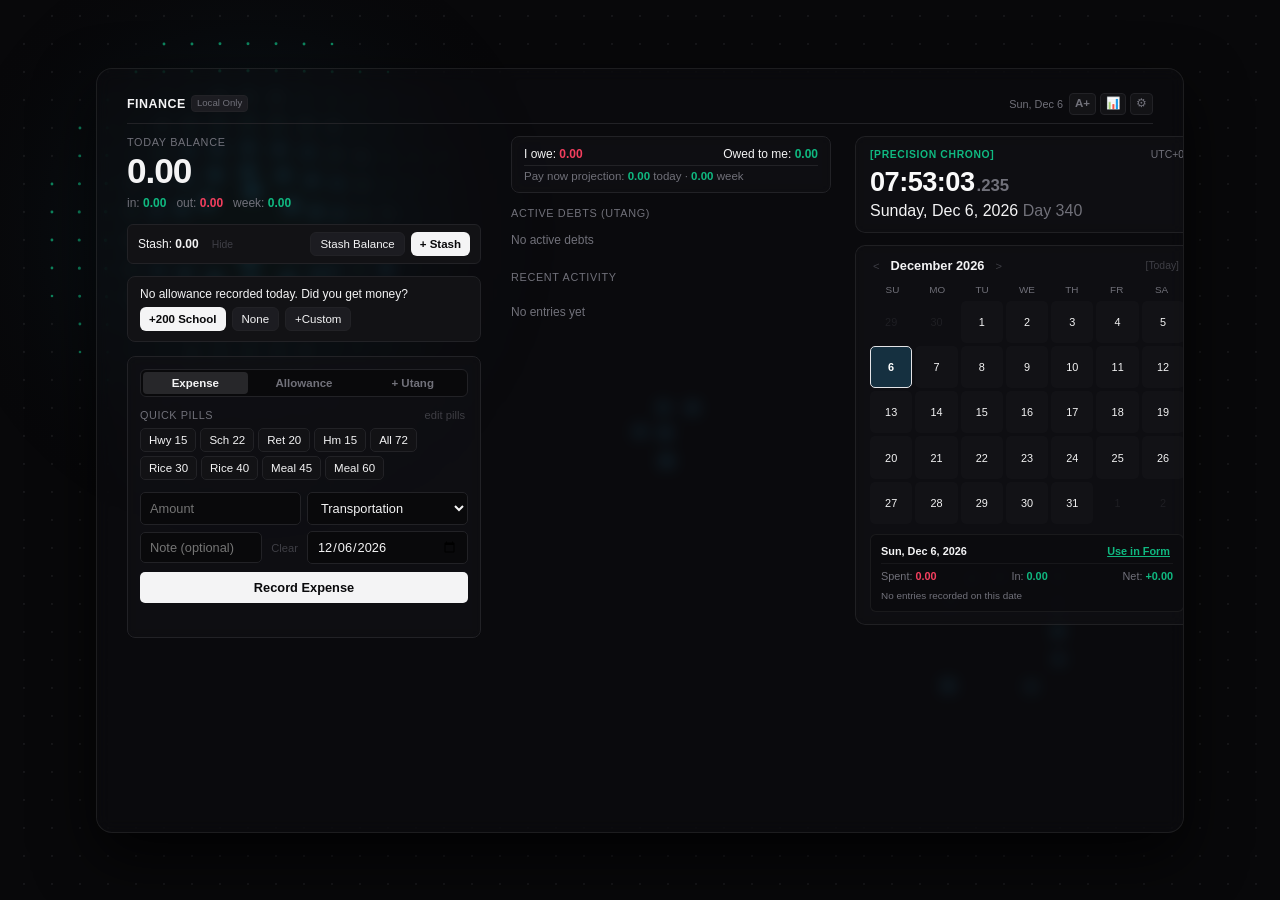
==== commit 3c8a189a: "refactor: extract Conway's Game of Life into canvas-gol.js Extract cellular automaton grid, spawnGol" ====
--- a/extension/popup.html
+++ b/extension/popup.html
@@ -571,6 +571,7 @@
   <script src="client/state.js?v=0.9.1"></script>
   <script src="client/status.js?v=0.9.1"></script>
   <script src="client/canvas-orbs.js?v=0.9.1"></script>
+  <script src="client/canvas-gol.js?v=0.9.1"></script>
   <script src="client/canvas-background.js?v=0.9.1"></script>
   <script src="client/analytics.js?v=0.9.1"></script>
   <script src="client/calendar.js?v=0.9.1"></script>
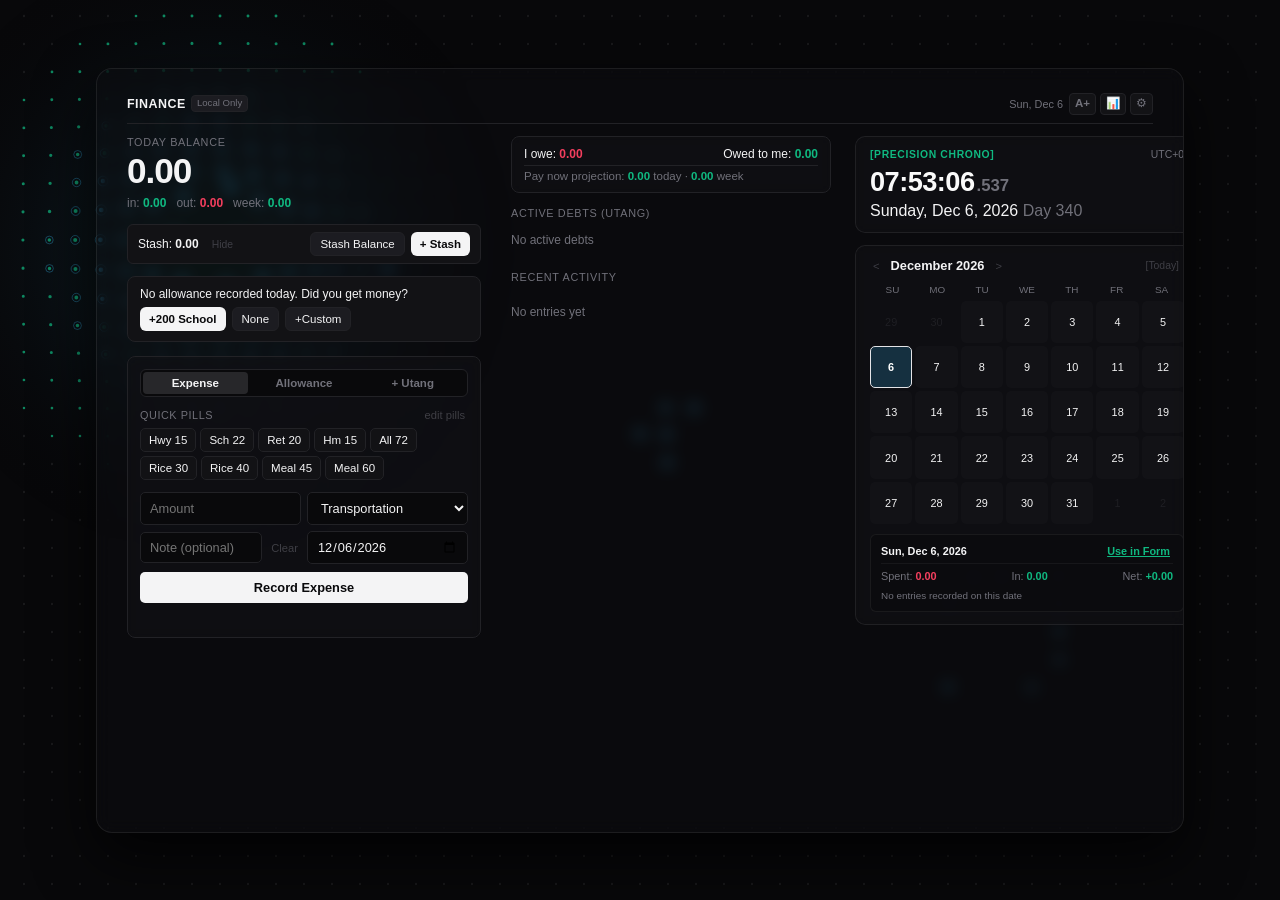
==== commit 48249850: "fix: resolve duplicate events, form submissions, and reset state - Remove redundant document keydown" ====
--- a/extension/popup.html
+++ b/extension/popup.html
@@ -30,9 +30,9 @@
       <div class="header-actions">
         <span id="dateLabel" class="mono">--</span>
         <button id="btnToggleFontSize" class="icon-btn" title="Toggle Larger Font Size" style="font-weight:600;">A+</button>
-        <button id="btnAnalytics" class="icon-btn" title="Metrics &amp; Missed Days" onclick="openAnalyticsModal()">📊</button>
+        <button id="btnAnalytics" class="icon-btn" title="Metrics &amp; Missed Days">📊</button>
         <button id="btnOpenTab" class="icon-btn" title="Open in Full Tab">↗</button>
-        <button id="btnSettings" class="icon-btn" title="Settings &amp; Google Account" onclick="openSettingsModal()">⚙</button>
+        <button id="btnSettings" class="icon-btn" title="Settings &amp; Google Account">⚙</button>
       </div>
     </header>
 
@@ -461,7 +461,7 @@
     <div class="modal-box">
       <div class="modal-title">
         <span>Storage &amp; Google Sync</span>
-        <button type="button" id="cfgCloseBtn" class="feed-btn" onclick="closeSettingsModal()">×</button>
+        <button type="button" id="cfgCloseBtn" class="feed-btn">×</button>
       </div>
 
       <!-- Google Account Status Card -->
@@ -518,7 +518,7 @@
         </div>
 
         <div style="display:flex; gap:6px; margin-bottom:10px;">
-          <button type="button" id="cfgCancelBtn" class="btn-mini" style="flex:1;" onclick="closeSettingsModal()">Close</button>
+          <button type="button" id="cfgCancelBtn" class="btn-mini" style="flex:1;">Close</button>
           <button type="submit" class="btn-mini primary" style="flex:1;">Save Settings</button>
         </div>
       </form>
@@ -585,8 +585,8 @@
   <script src="client/ui-render.js?v=0.9.1"></script>
   <script src="client/edit-modal.js?v=0.9.1"></script>
   <script src="client/audit.js?v=0.9.1"></script>
+  <script src="google_sync.js?v=0.9.1"></script>
   <script src="client/bootstrap.js?v=0.9.1"></script>
-  <script src="google_sync.js?v=0.9.1"></script>
   <script src="popup.js?v=0.9.1"></script>
   <script>
     if ("serviceWorker" in navigator && (window.location.protocol === "https:" || window.location.hostname === "localhost")) {
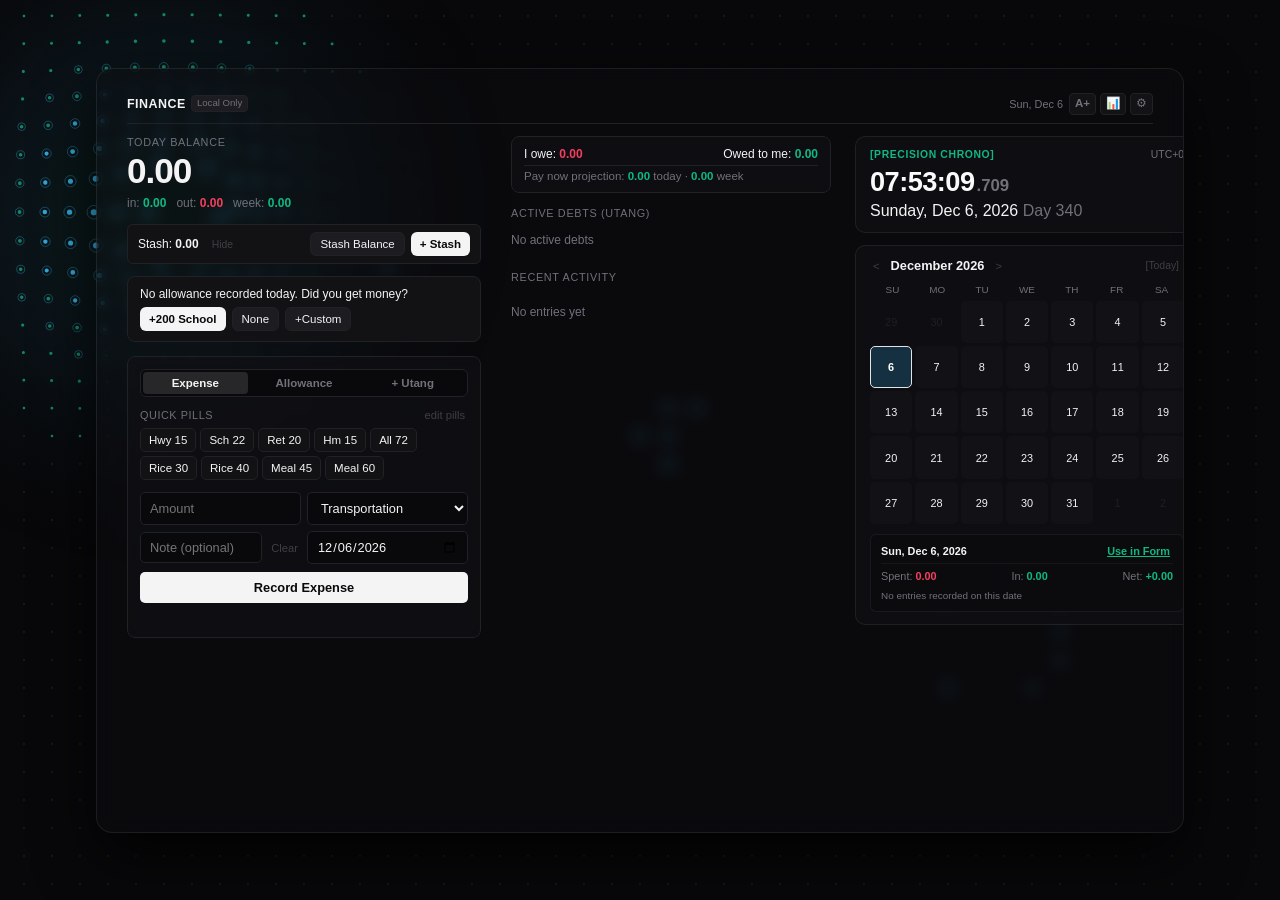
==== commit 0dce5e9e: "refactor: extract telemetry HUD and chart into canvas-telemetry.js Extract telemetry canvas setup, m" ====
--- a/extension/popup.html
+++ b/extension/popup.html
@@ -572,6 +572,7 @@
   <script src="client/status.js?v=0.9.1"></script>
   <script src="client/canvas-orbs.js?v=0.9.1"></script>
   <script src="client/canvas-gol.js?v=0.9.1"></script>
+  <script src="client/canvas-telemetry.js?v=0.9.1"></script>
   <script src="client/canvas-background.js?v=0.9.1"></script>
   <script src="client/analytics.js?v=0.9.1"></script>
   <script src="client/calendar.js?v=0.9.1"></script>
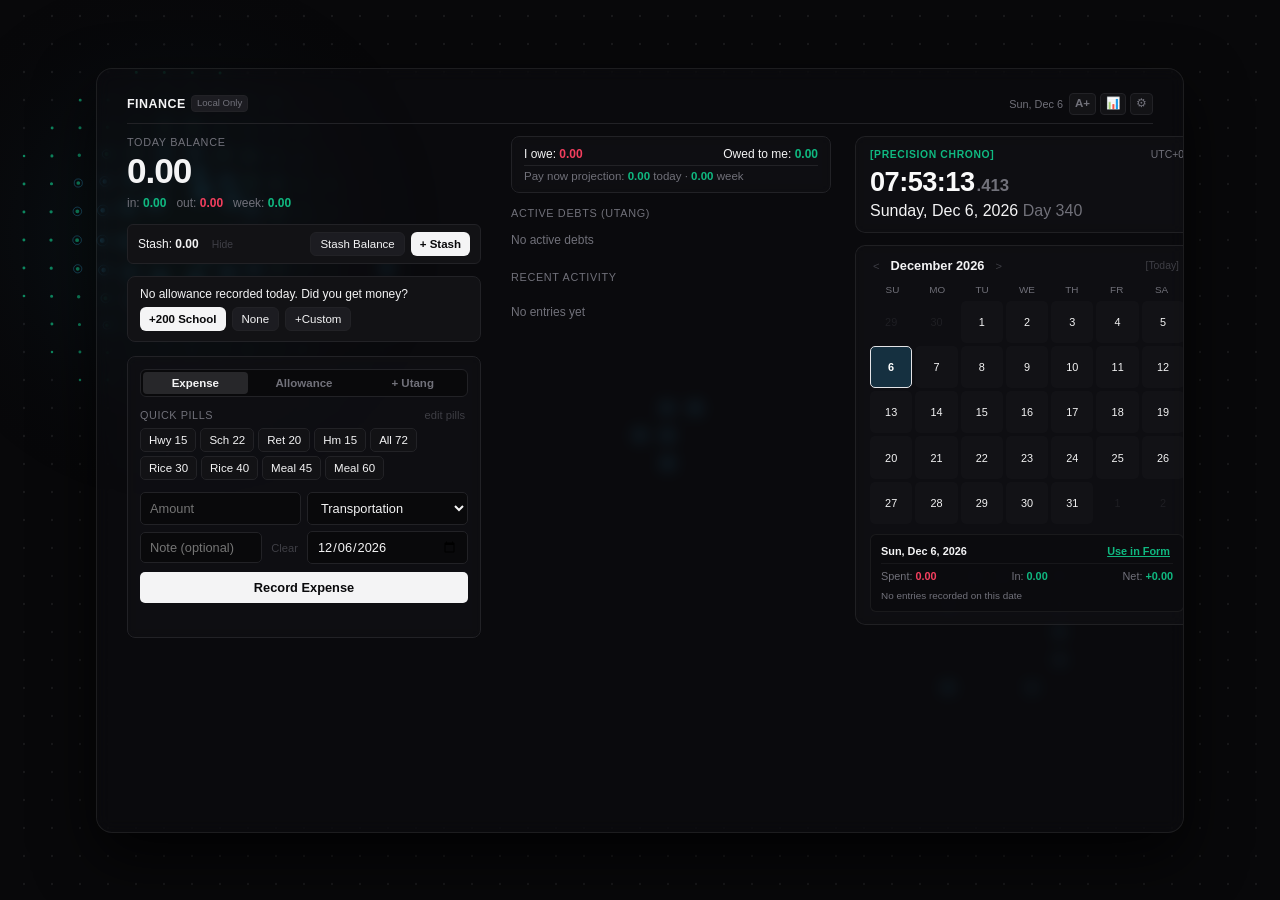
==== commit f1251e43: "fix: improve offline service worker caching and secure context registration - Enable ignoreSearch in" ====
--- a/extension/popup.html
+++ b/extension/popup.html
@@ -590,7 +590,7 @@
   <script src="client/bootstrap.js?v=0.9.1"></script>
   <script src="popup.js?v=0.9.1"></script>
   <script>
-    if ("serviceWorker" in navigator && (window.location.protocol === "https:" || window.location.hostname === "localhost")) {
+    if ("serviceWorker" in navigator && (window.isSecureContext || window.location.protocol === "https:" || window.location.hostname === "localhost" || window.location.hostname === "127.0.0.1")) {
       window.addEventListener("load", () => {
         navigator.serviceWorker.register("./sw.js").catch(err => console.warn("SW register notice:", err));
       });
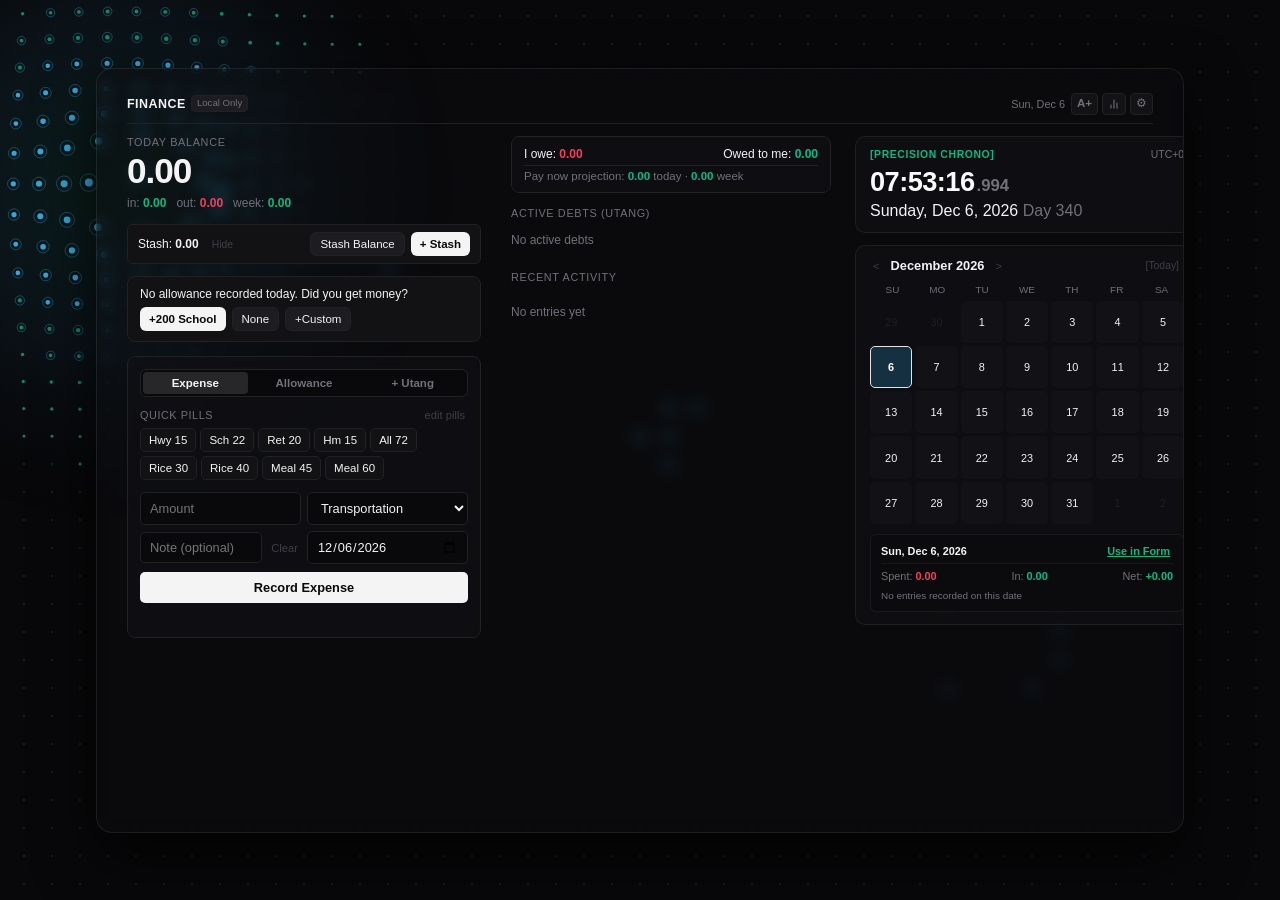
==== commit 436ab154: "feat(ui): replace metrics emoji with cyber vector icon and bump release to v1.0.0" ====
--- a/extension/popup.html
+++ b/extension/popup.html
@@ -15,7 +15,7 @@
       document.documentElement.classList.add("web-mode");
     }
   </script>
-  <link rel="stylesheet" href="styles/app.css?v=0.9.1">
+  <link rel="stylesheet" href="styles/app.css?v=1.0.0">
 </head>
 <body>
   <!-- Fullscreen Interactive Circle Matrix Canvas -->
@@ -30,7 +30,7 @@
       <div class="header-actions">
         <span id="dateLabel" class="mono">--</span>
         <button id="btnToggleFontSize" class="icon-btn" title="Toggle Larger Font Size" style="font-weight:600;">A+</button>
-        <button id="btnAnalytics" class="icon-btn" title="Metrics &amp; Missed Days">📊</button>
+        <button id="btnAnalytics" class="icon-btn" title="Metrics &amp; Missed Days" aria-label="Metrics &amp; Missed Days"><svg width="12" height="12" viewBox="0 0 24 24" fill="none" stroke="currentColor" stroke-width="2.2" stroke-linecap="round" stroke-linejoin="round"><line x1="18" y1="20" x2="18" y2="10"></line><line x1="12" y1="20" x2="12" y2="4"></line><line x1="6" y1="20" x2="6" y2="14"></line></svg></button>
         <button id="btnOpenTab" class="icon-btn" title="Open in Full Tab">↗</button>
         <button id="btnSettings" class="icon-btn" title="Settings &amp; Google Account">⚙</button>
       </div>
@@ -565,30 +565,30 @@
     </div>
   </div>
 
-  <script src="shared/domain.js?v=0.9.1"></script>
-  <script src="shared/application.js?v=0.9.1"></script>
-  <script src="client/helpers.js?v=0.9.1"></script>
-  <script src="client/state.js?v=0.9.1"></script>
-  <script src="client/status.js?v=0.9.1"></script>
-  <script src="client/canvas-orbs.js?v=0.9.1"></script>
-  <script src="client/canvas-gol.js?v=0.9.1"></script>
-  <script src="client/canvas-telemetry.js?v=0.9.1"></script>
-  <script src="client/canvas-background.js?v=0.9.1"></script>
-  <script src="client/analytics.js?v=0.9.1"></script>
-  <script src="client/calendar.js?v=0.9.1"></script>
-  <script src="client/transactions.js?v=0.9.1"></script>
-  <script src="client/debts.js?v=0.9.1"></script>
-  <script src="client/stashes.js?v=0.9.1"></script>
-  <script src="client/presets.js?v=0.9.1"></script>
-  <script src="client/sync.js?v=0.9.1"></script>
-  <script src="client/event-listeners.js?v=0.9.1"></script>
-  <script src="client/form-utang.js?v=0.9.1"></script>
-  <script src="client/ui-render.js?v=0.9.1"></script>
-  <script src="client/edit-modal.js?v=0.9.1"></script>
-  <script src="client/audit.js?v=0.9.1"></script>
-  <script src="google_sync.js?v=0.9.1"></script>
-  <script src="client/bootstrap.js?v=0.9.1"></script>
-  <script src="popup.js?v=0.9.1"></script>
+  <script src="shared/domain.js?v=1.0.0"></script>
+  <script src="shared/application.js?v=1.0.0"></script>
+  <script src="client/helpers.js?v=1.0.0"></script>
+  <script src="client/state.js?v=1.0.0"></script>
+  <script src="client/status.js?v=1.0.0"></script>
+  <script src="client/canvas-orbs.js?v=1.0.0"></script>
+  <script src="client/canvas-gol.js?v=1.0.0"></script>
+  <script src="client/canvas-telemetry.js?v=1.0.0"></script>
+  <script src="client/canvas-background.js?v=1.0.0"></script>
+  <script src="client/analytics.js?v=1.0.0"></script>
+  <script src="client/calendar.js?v=1.0.0"></script>
+  <script src="client/transactions.js?v=1.0.0"></script>
+  <script src="client/debts.js?v=1.0.0"></script>
+  <script src="client/stashes.js?v=1.0.0"></script>
+  <script src="client/presets.js?v=1.0.0"></script>
+  <script src="client/sync.js?v=1.0.0"></script>
+  <script src="client/event-listeners.js?v=1.0.0"></script>
+  <script src="client/form-utang.js?v=1.0.0"></script>
+  <script src="client/ui-render.js?v=1.0.0"></script>
+  <script src="client/edit-modal.js?v=1.0.0"></script>
+  <script src="client/audit.js?v=1.0.0"></script>
+  <script src="google_sync.js?v=1.0.0"></script>
+  <script src="client/bootstrap.js?v=1.0.0"></script>
+  <script src="popup.js?v=1.0.0"></script>
   <script>
     if ("serviceWorker" in navigator && (window.isSecureContext || window.location.protocol === "https:" || window.location.hostname === "localhost" || window.location.hostname === "127.0.0.1")) {
       window.addEventListener("load", () => {
--- a/extension/styles/app.css
+++ b/extension/styles/app.css
@@ -295,6 +295,7 @@
       user-select: none;
     }
     .icon-btn:hover { color: var(--text); border-color: #3f3f46; background: #27272a; }
+    .icon-btn svg { display: block; pointer-events: none; }
 
     @media (max-width: 480px) {
       header {
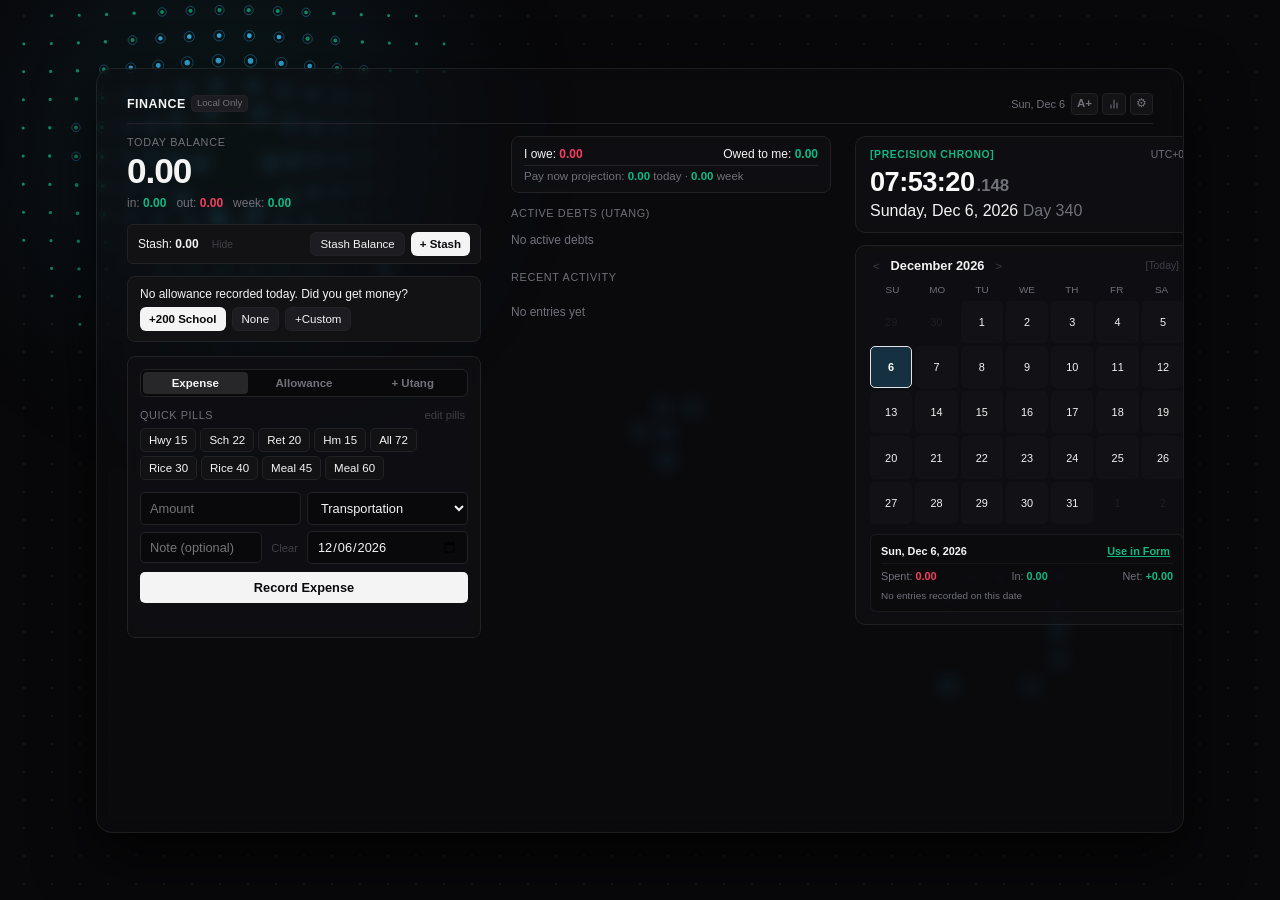
==== commit e2469d99: "fix(amo): eliminate CSP inline scripts and data collection manifest warnings" ====
--- a/extension/popup.html
+++ b/extension/popup.html
@@ -10,11 +10,6 @@
   <link rel="icon" type="image/png" sizes="16x16" href="icons/icon16.png">
   <link rel="apple-touch-icon" sizes="128x128" href="icons/icon128.png">
   <link rel="manifest" href="manifest.webmanifest">
-  <script>
-    if (typeof window !== "undefined" && window.location.protocol !== "chrome-extension:" && window.location.protocol !== "moz-extension:") {
-      document.documentElement.classList.add("web-mode");
-    }
-  </script>
   <link rel="stylesheet" href="styles/app.css?v=1.0.0">
 </head>
 <body>
@@ -589,12 +584,5 @@
   <script src="google_sync.js?v=1.0.0"></script>
   <script src="client/bootstrap.js?v=1.0.0"></script>
   <script src="popup.js?v=1.0.0"></script>
-  <script>
-    if ("serviceWorker" in navigator && (window.isSecureContext || window.location.protocol === "https:" || window.location.hostname === "localhost" || window.location.hostname === "127.0.0.1")) {
-      window.addEventListener("load", () => {
-        navigator.serviceWorker.register("./sw.js").catch(err => console.warn("SW register notice:", err));
-      });
-    }
-  </script>
 </body>
 </html>
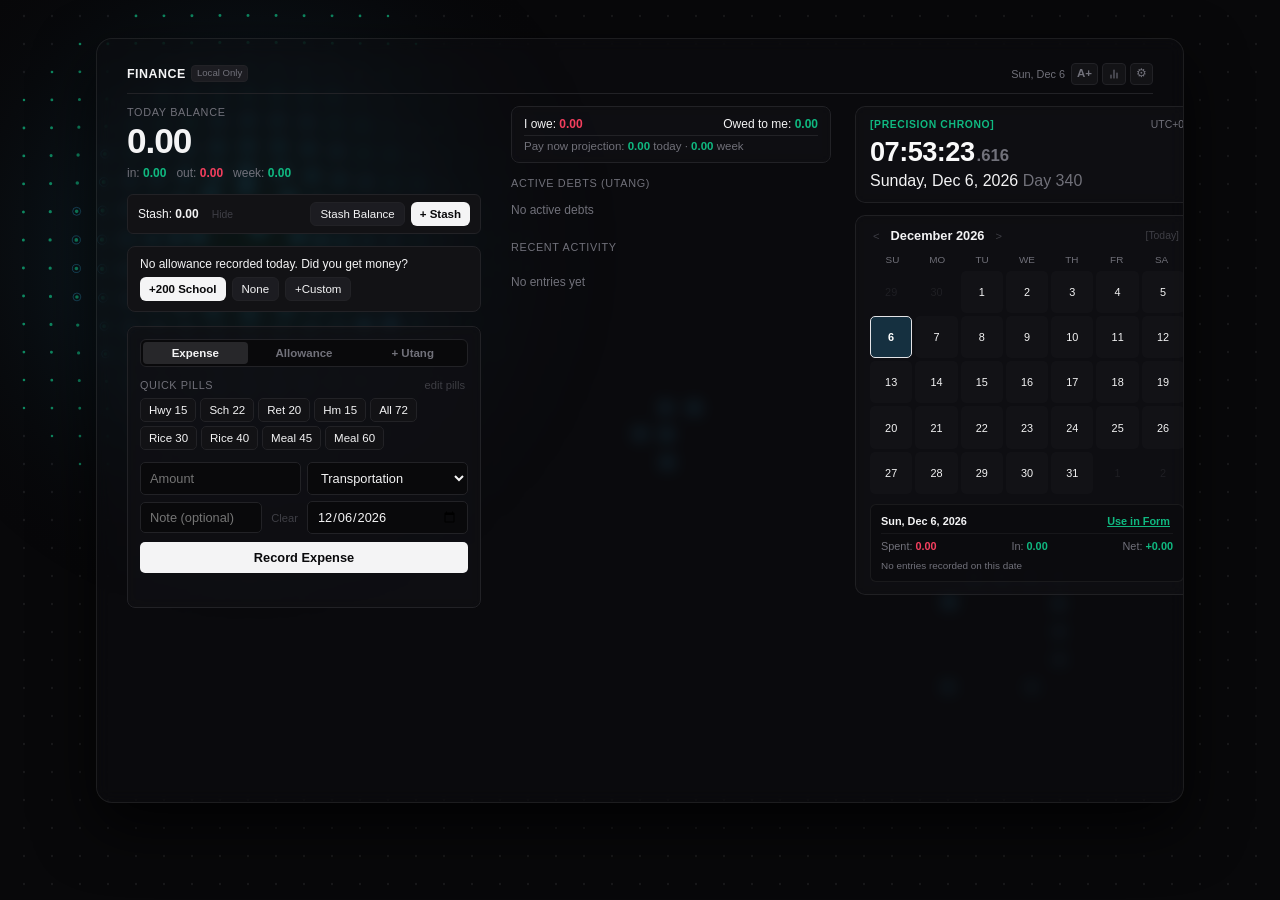
==== commit b0c69239: "feat(mobile): add app-style bottom navigation and responsive layout" ====
--- a/extension/popup.html
+++ b/extension/popup.html
@@ -136,27 +136,31 @@
     </div>
 
     <div class="dashboard-col col-right">
-      <!-- Utang Summary & Projection Hero -->
-      <div class="utang-hero">
-        <div class="utang-hero-row mono">
-          <span>I owe: <b id="uIOwe" style="color:var(--negative)">0.00</b></span>
-          <span>Owed to me: <b id="uOwedMe" style="color:var(--positive)">0.00</b></span>
-        </div>
-        <div class="utang-proj mono">
-          Pay now projection: <b id="projPayNow">0.00</b> today &middot; <b id="projWeekPay">0.00</b> week
-        </div>
-      </div>
-
-      <!-- Active Utang -->
-      <div class="section-title"><span>Active Debts (Utang)</span></div>
-      <div id="utangList" class="feed"><div style="font-size:0.75rem; color:var(--muted); padding:4px 0;">No active debts</div></div>
-
-      <!-- Activity Feed -->
-      <div class="section-title">
-        <span>Recent Activity</span>
-        <span id="activityCount" class="mono" style="font-size:0.68rem; color:var(--muted);"></span>
-      </div>
-      <div id="feedList" class="feed"><div style="font-size:0.75rem; color:var(--muted); padding:10px 0;">No entries yet</div></div>
+      <div id="sectionUtang" class="col-section">
+        <!-- Utang Summary & Projection Hero -->
+        <div class="utang-hero">
+          <div class="utang-hero-row mono">
+            <span>I owe: <b id="uIOwe" style="color:var(--negative)">0.00</b></span>
+            <span>Owed to me: <b id="uOwedMe" style="color:var(--positive)">0.00</b></span>
+          </div>
+          <div class="utang-proj mono">
+            Pay now projection: <b id="projPayNow">0.00</b> today &middot; <b id="projWeekPay">0.00</b> week
+          </div>
+        </div>
+
+        <!-- Active Utang -->
+        <div class="section-title"><span>Active Debts (Utang)</span></div>
+        <div id="utangList" class="feed"><div style="font-size:0.75rem; color:var(--muted); padding:4px 0;">No active debts</div></div>
+      </div>
+
+      <div id="sectionActivity" class="col-section">
+        <!-- Activity Feed -->
+        <div class="section-title">
+          <span>Recent Activity</span>
+          <span id="activityCount" class="mono" style="font-size:0.68rem; color:var(--muted);"></span>
+        </div>
+        <div id="feedList" class="feed"><div style="font-size:0.75rem; color:var(--muted); padding:10px 0;">No entries yet</div></div>
+      </div>
     </div>
 
     <!-- Calendar & Millisecond Clock Column -->
@@ -211,6 +215,26 @@
     </div>
   </div>
   </div> <!-- /.app-container -->
+
+  <!-- Mobile Bottom Navigation Bar -->
+  <nav id="mobileNav" class="mobile-nav" aria-label="Mobile Navigation">
+    <button type="button" class="mobile-nav-btn active" data-tab="tracker" aria-label="Tracker Tab">
+      <svg width="19" height="19" viewBox="0 0 24 24" fill="none" stroke="currentColor" stroke-width="2" stroke-linecap="round" stroke-linejoin="round"><rect x="2" y="4" width="20" height="16" rx="2"/><line x1="6" y1="8" x2="6.01" y2="8"/><line x1="10" y1="8" x2="18" y2="8"/><line x1="6" y1="12" x2="6.01" y2="12"/><line x1="10" y1="12" x2="18" y2="12"/><line x1="6" y1="16" x2="18" y2="16"/></svg>
+      <span>Tracker</span>
+    </button>
+    <button type="button" class="mobile-nav-btn" data-tab="utang" aria-label="Utang Debts Tab">
+      <svg width="19" height="19" viewBox="0 0 24 24" fill="none" stroke="currentColor" stroke-width="2" stroke-linecap="round" stroke-linejoin="round"><path d="M17 21v-2a4 4 0 0 0-4-4H5a4 4 0 0 0-4 4v2"/><circle cx="9" cy="7" r="4"/><path d="M23 21v-2a4 4 0 0 0-3-3.87"/><path d="M16 3.13a4 4 0 0 1 0 7.75"/></svg>
+      <span>Utang</span>
+    </button>
+    <button type="button" class="mobile-nav-btn" data-tab="activity" aria-label="Recent Activity Tab">
+      <svg width="19" height="19" viewBox="0 0 24 24" fill="none" stroke="currentColor" stroke-width="2" stroke-linecap="round" stroke-linejoin="round"><circle cx="12" cy="12" r="10"/><polyline points="12 6 12 12 16 14"/></svg>
+      <span>Activity</span>
+    </button>
+    <button type="button" class="mobile-nav-btn" data-tab="calendar" aria-label="Calendar and Chronometer Tab">
+      <svg width="19" height="19" viewBox="0 0 24 24" fill="none" stroke="currentColor" stroke-width="2" stroke-linecap="round" stroke-linejoin="round"><rect x="3" y="4" width="18" height="18" rx="2" ry="2"/><line x1="16" y1="2" x2="16" y2="6"/><line x1="8" y1="2" x2="8" y2="6"/><line x1="3" y1="10" x2="21" y2="10"/></svg>
+      <span>Calendar</span>
+    </button>
+  </nav>
 
   <!-- Edit Transaction Modal -->
   <div id="editModal" class="modal">
--- a/extension/styles/app.css
+++ b/extension/styles/app.css
@@ -21,29 +21,44 @@
     body { background: transparent; color: var(--text); padding: 14px; width: 380px; min-width: 380px; max-width: 380px; box-sizing: border-box; max-height: 590px; overflow-x: hidden; overflow-y: auto; margin: 0; position: relative; }
 
     /* Web & Mobile Standalone Mode (GitHub Pages, Phone, Browser Tab) */
-    html.web-mode, body.web-mode {
+    html.web-mode {
+      width: 100% !important;
+      min-width: 0 !important;
+      max-width: 100% !important;
+      height: 100% !important;
+      min-height: 100vh !important;
+      min-height: 100dvh !important;
+      background: #08080a !important;
+    }
+    html.web-mode body,
+    body.web-mode {
       width: 100% !important;
       min-width: 0 !important;
       max-width: 100% !important;
       height: auto !important;
       min-height: 100vh !important;
+      min-height: 100dvh !important;
       max-height: none !important;
       overflow-x: hidden !important;
       overflow-y: auto !important;
-    }
-    body.web-mode {
       display: flex !important;
       flex-direction: column !important;
       align-items: center !important;
-      padding: 14px 12px 36px 12px !important;
+      padding: 12px 14px calc(72px + env(safe-area-inset-bottom, 0px)) 14px !important;
       background: #08080a !important;
-    }
+      box-sizing: border-box !important;
+    }
+    html.web-mode .app-container,
     body.web-mode .app-container {
       width: 100% !important;
-      max-width: 440px !important;
+      max-width: 480px !important;
       margin: 0 auto !important;
-      flex: 1 !important;
-    }
+      flex: 1 0 auto !important;
+      display: flex !important;
+      flex-direction: column !important;
+      box-sizing: border-box !important;
+    }
+    html.web-mode #btnOpenTab,
     body.web-mode #btnOpenTab {
       display: none !important;
     }
@@ -106,12 +121,140 @@
     /* Dashboard Layout Containers */
     .dashboard-layout { display: flex; flex-direction: column; width: 100%; }
     .dashboard-col { display: flex; flex-direction: column; width: 100%; }
-
-    /* Centered View for intermediate sizes (500px - 839px) */
+    .col-section { display: flex; flex-direction: column; width: 100%; }
+    .mobile-nav { display: none !important; }
+
+    /* Mobile Web App Layout (< 840px) */
+    @media (max-width: 839px) {
+      html.web-mode .mobile-nav {
+        display: flex !important;
+        position: fixed;
+        bottom: 0;
+        left: 0;
+        right: 0;
+        width: 100%;
+        height: 54px;
+        padding-bottom: max(6px, env(safe-area-inset-bottom, 0px));
+        background: rgba(12, 12, 16, 0.94);
+        backdrop-filter: blur(16px);
+        -webkit-backdrop-filter: blur(16px);
+        border-top: 1px solid var(--border);
+        z-index: 100;
+        justify-content: space-around;
+        align-items: center;
+        box-sizing: content-box;
+      }
+
+      html.web-mode .mobile-nav-btn {
+        display: flex;
+        flex-direction: column;
+        align-items: center;
+        justify-content: center;
+        gap: 3px;
+        flex: 1;
+        height: 100%;
+        background: none;
+        border: none;
+        color: var(--muted);
+        cursor: pointer;
+        padding: 6px 0;
+        transition: color 0.15s ease, transform 0.15s ease;
+        -webkit-tap-highlight-color: transparent;
+      }
+
+      html.web-mode .mobile-nav-btn span {
+        font-family: ui-monospace, SFMono-Regular, "SF Mono", Menlo, Consolas, monospace;
+        font-size: 0.65rem;
+        font-weight: 500;
+        letter-spacing: 0.03em;
+        text-transform: uppercase;
+      }
+
+      html.web-mode .mobile-nav-btn svg {
+        stroke: var(--muted);
+        stroke-width: 2;
+        transition: stroke 0.15s ease, transform 0.15s ease;
+      }
+
+      html.web-mode .mobile-nav-btn:active {
+        transform: scale(0.94);
+      }
+
+      html.web-mode .mobile-nav-btn.active {
+        color: var(--text);
+      }
+
+      html.web-mode .mobile-nav-btn.active svg {
+        stroke: var(--text);
+      }
+
+      html.web-mode .mobile-nav-btn.active span {
+        color: var(--text);
+        font-weight: 700;
+      }
+
+      /* Mobile Column Visibility Controlled by data-active-tab on .dashboard-layout */
+      html.web-mode .dashboard-layout {
+        display: flex !important;
+        flex-direction: column !important;
+        width: 100% !important;
+        flex: 1 !important;
+      }
+
+      html.web-mode .dashboard-layout:not([data-active-tab]) .col-left,
+      html.web-mode .dashboard-layout[data-active-tab="tracker"] .col-left {
+        display: flex !important;
+      }
+      html.web-mode .dashboard-layout:not([data-active-tab]) .col-right,
+      html.web-mode .dashboard-layout:not([data-active-tab]) .col-calendar,
+      html.web-mode .dashboard-layout[data-active-tab="tracker"] .col-right,
+      html.web-mode .dashboard-layout[data-active-tab="tracker"] .col-calendar {
+        display: none !important;
+      }
+
+      html.web-mode .dashboard-layout[data-active-tab="utang"] .col-left,
+      html.web-mode .dashboard-layout[data-active-tab="utang"] .col-calendar,
+      html.web-mode .dashboard-layout[data-active-tab="utang"] #sectionActivity {
+        display: none !important;
+      }
+      html.web-mode .dashboard-layout[data-active-tab="utang"] .col-right,
+      html.web-mode .dashboard-layout[data-active-tab="utang"] #sectionUtang {
+        display: flex !important;
+      }
+
+      html.web-mode .dashboard-layout[data-active-tab="activity"] .col-left,
+      html.web-mode .dashboard-layout[data-active-tab="activity"] .col-calendar,
+      html.web-mode .dashboard-layout[data-active-tab="activity"] #sectionUtang {
+        display: none !important;
+      }
+      html.web-mode .dashboard-layout[data-active-tab="activity"] .col-right,
+      html.web-mode .dashboard-layout[data-active-tab="activity"] #sectionActivity {
+        display: flex !important;
+      }
+
+      html.web-mode .dashboard-layout[data-active-tab="calendar"] .col-left,
+      html.web-mode .dashboard-layout[data-active-tab="calendar"] .col-right {
+        display: none !important;
+      }
+      html.web-mode .dashboard-layout[data-active-tab="calendar"] .col-calendar {
+        display: flex !important;
+      }
+
+      /* In mobile views, allow full natural height so lists don't feel cramped */
+      html.web-mode #feedList {
+        max-height: none !important;
+        min-height: 200px;
+      }
+      html.web-mode #utangList {
+        max-height: none !important;
+        min-height: 120px;
+      }
+    }
+
+    /* Centered View for intermediate sizes (500px - 839px) in non-web mode */
     @media (min-width: 500px) and (max-width: 839px) {
-      html { width: 100% !important; min-width: 100% !important; max-width: none !important; height: 100%; min-height: 100%; background: #08080a; }
-      body { width: 100% !important; min-width: 0 !important; max-width: none !important; min-height: 100vh; margin: 0 !important; padding: 0 !important; background: transparent; border: none; box-shadow: none; max-height: none; overflow-x: hidden; overflow-y: auto; }
-      .app-container {
+      body:not(.web-mode) { width: 100% !important; min-width: 0 !important; max-width: none !important; min-height: 100vh; margin: 0 !important; padding: 0 !important; background: transparent; border: none; box-shadow: none; max-height: none; overflow-x: hidden; overflow-y: auto; }
+      body:not(.web-mode) .app-container {
         width: calc(100% - 32px);
         min-width: 360px;
         max-width: 520px;
@@ -180,11 +323,19 @@
         flex: 1;
         min-height: 0;
       }
+      .mobile-nav {
+        display: none !important;
+      }
+      #sectionUtang, #sectionActivity {
+        display: flex !important;
+        flex-direction: column;
+        width: 100%;
+      }
       .col-left {
         min-width: 0;
         overflow-y: auto;
         padding-right: 6px;
-        display: flex;
+        display: flex !important;
         flex-direction: column;
       }
       .col-right {
